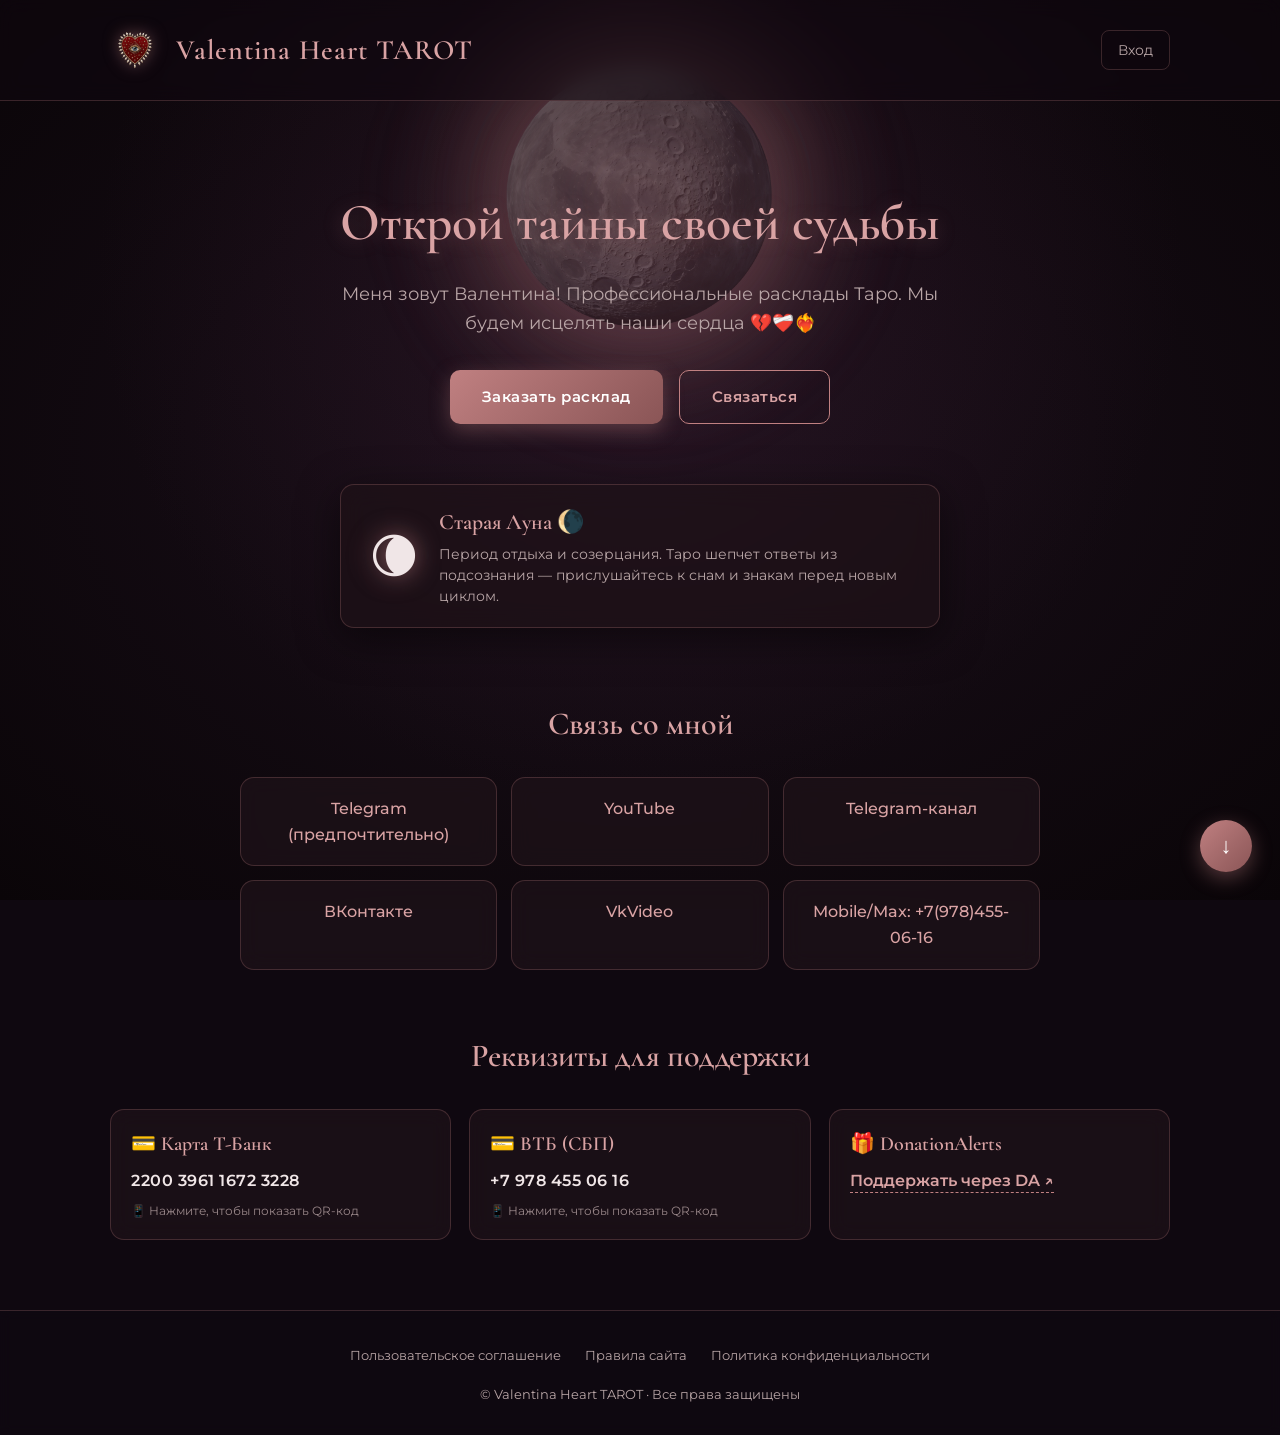
==== index.html @ c1042e8a "add User Agreement" ====
<!DOCTYPE html>
<html lang="ru">

<head>
    <meta charset="UTF-8">
    <meta name="viewport" content="width=device-width, initial-scale=1.0">
    <title>Valentina Heart TAROT</title>
    <link rel="icon" href="./images/logo.ico" type="image/x-icon">
    <link rel="stylesheet" href="./style/style.css">
    <link rel="preconnect" href="https://fonts.googleapis.com">
    <link rel="preconnect" href="https://fonts.gstatic.com" crossorigin>
    <link
        href="https://fonts.googleapis.com/css2?family=Cormorant+Garamond:wght@500;600;700&family=Montserrat:wght@400;500;600;700&display=swap"
        rel="stylesheet">
</head>

<body>

    <div class="moon-bg" id="moonBg">
        <div class="moon-glow"></div>
        <div class="moon-rays"></div>
        <div class="moon-image"></div>
    </div>

    <header class="site-header">
        <div class="container header-inner">
            <a href="#" class="logo-wrap">
                <img src="./images/logo.png" alt="Логотип Valentina Heart TAROT" class="logo-img"
                    onerror="this.style.display='none'">
                <span class="logo">Valentina Heart TAROT</span>
            </a>
            <a href="admin.html" class="admin-link">Вход</a>
        </div>
    </header>

    <main class="container">
        <section class="hero">
            <h1 class="hero-title">Открой тайны своей судьбы</h1>
            <p class="hero-subtitle">Меня зовут Валентина! Профессиональные расклады Таро. Мы будем исцелять наши сердца
                💔❤️‍🩹❤️‍🔥</p>
            <div class="hero-buttons">
                <button class="btn btn-primary" onclick="openModal('orderModal')">Заказать расклад</button>
                <a href="#contacts" class="btn btn-secondary">Связаться</a>
            </div>
        </section>

        <section class="moon-widget-section">
            <div class="moon-widget">
                <div class="moon-widget-icon" id="moonWidgetIcon">🌕</div>
                <div>
                    <div class="moon-widget-title" id="moonPhaseName">Определение фазы...</div>
                    <div class="moon-widget-desc" id="moonPhaseDesc">Загрузка лунного календаря</div>
                </div>
            </div>
        </section>

        <section id="contacts">
            <h2 class="section-title">Связь со мной</h2>
            <div class="contacts-grid">
                <a class="contact-link" href="https://t.me/Valintina_moon_89" target="_blank">Telegram
                    (предпочтительно)</a>
                <a class="contact-link" href="https://www.youtube.com/@ВалентинаСердцеТАРО" target="_blank">YouTube</a>
                <a class="contact-link" href="https://t.me/ValentinaSerdceTarot" target="_blank">Telegram-канал</a>
                <a class="contact-link" href="https://vk.ru/id851128139" target="_blank">ВКонтакте</a>
                <a class="contact-link" href="https://vkvideo.ru/@club240360498" target="_blank">VkVideo</a>
                <a class="contact-phone" href="tel:+79784550616">Mobile/Max: +7(978)455-06-16</a>
            </div>
        </section>

        <section>
            <h2 class="section-title">Реквизиты для поддержки</h2>
            <div class="requisites-grid">
                <div class="req-card clickable" tabindex="0" onclick="openModal('qrTbankModal')" role="button"
                    aria-label="Карта Т-Банк">
                    <div class="req-card-title">💳 Карта Т-Банк</div>
                    <div class="req-card-value">2200 3961 1672 3228</div>
                    <div class="req-card-hint">📱 Нажмите, чтобы показать QR-код</div>
                </div>
                <div class="req-card clickable" tabindex="0" onclick="openModal('qrVtbModal')" role="button"
                    aria-label="ВТБ СБП">
                    <div class="req-card-title">💳 ВТБ (СБП)</div>
                    <div class="req-card-value">+7 978 455 06 16</div>
                    <div class="req-card-hint">📱 Нажмите, чтобы показать QR-код</div>
                </div>
                <div class="req-card">
                    <div class="req-card-title">🎁 DonationAlerts</div>
                    <a class="req-card-link" href="https://www.donationalerts.com/r/valentina_heart"
                        target="_blank">Поддержать через DA ↗</a>
                </div>
            </div>
        </section>
    </main>

    <!-- Модалка заказа -->
    <div class="modal" id="orderModal" role="dialog" aria-modal="true" aria-labelledby="orderModalTitle">
        <div class="modal-content">
            <button type="button" class="modal-close" onclick="closeModal('orderModal')"
                aria-label="Закрыть">&times;</button>
            <h2 id="orderModalTitle">Заказать расклад</h2>
            <div class="order-info-block">
                <strong>Здравствуйте!</strong> Для бронирования/заказа необходимо внести оплату.<br>
                Реквизиты для перевода по СБП: <strong>+7 978 455 06 16</strong> (Получатель: Валентина).<br>
                Пожалуйста, сделайте перевод и пришлите скриншот чека. После этого я подтвержу заявку!
                <div class="order-qr-row">
                    <div class="order-qr-item" tabindex="0" onclick="openModal('qrVtbModal')" role="button">
                        <img src="./images/qr_sbp.png" alt="QR СБП" class="order-qr-thumb" loading="lazy">
                        <span>QR для СБП</span>
                    </div>
                    <div class="order-qr-item" tabindex="0" onclick="openModal('qrTbankModal')" role="button">
                        <img src="./images/qr_tbank.png" alt="QR Т-Банк" class="order-qr-thumb" loading="lazy">
                        <span>QR для Т-Банк</span>
                    </div>
                </div>
            </div>
            <form id="orderForm" action="https://formsubmit.co/bin.b@bk.ru" method="POST" enctype="multipart/form-data"
                novalidate>
                <input type="hidden" name="_subject" value="Новая заявка на расклад">
                <input type="hidden" name="_captcha" value="false">
                <label>Имя Фамилия
                    <input type="text" name="name" required>
                </label>
                <label>Контакт для связи
                    <input type="text" name="contact" required>
                </label>
                <label>Описание обращения
                    <textarea name="message" required></textarea>
                </label>
                <label>📎 Прикрепите скриншот оплаты и фото человека (JPG, PNG, PDF — до 10 МБ)
                    <input type="file" name="attachment" accept=".jpg,.jpeg,.png,.pdf" required>
                    <span class="file-hint">Максимум 10 МБ</span>
                </label>
                <button type="submit" class="btn btn-primary">✨ Отправить заявку</button>
                <div class="form-status" id="formStatus"></div>
            </form>

            <div class="order-legal">
                <p>Отправляя заявку, вы соглашаетесь с условиями:</p>
                <div class="order-legal-links">
                    <a href="#" data-legal="legalTermsModal" role="button" tabindex="0">Пользовательское соглашение</a>
                    <a href="#" data-legal="legalRulesModal" role="button" tabindex="0">Правила сайта</a>
                    <a href="#" data-legal="legalPrivacyModal" role="button" tabindex="0">Политика
                        конфиденциальности</a>
                </div>
            </div>
        </div>
    </div>

    <!-- Модалки QR -->
    <div class="modal qr-modal" id="qrTbankModal" role="dialog" aria-modal="true">
        <div class="modal-content">
            <button type="button" class="modal-close" onclick="closeModal('qrTbankModal')"
                aria-label="Закрыть">&times;</button>
            <h2>💳 Карта Т-Банк</h2>
            <p class="qr-subtitle">Отсканируйте QR-код для перевода</p>
            <div class="qr-image-wrap"><img src="./images/qr_tbank.png" alt="QR Т-Банк"></div>
            <div class="qr-number">2200 3961 1672 3228</div>
        </div>
    </div>

    <div class="modal qr-modal" id="qrVtbModal" role="dialog" aria-modal="true">
        <div class="modal-content">
            <button type="button" class="modal-close" onclick="closeModal('qrVtbModal')"
                aria-label="Закрыть">&times;</button>
            <h2>💳 ВТБ (СБП)</h2>
            <p class="qr-subtitle">Отсканируйте QR-код для перевода через СБП</p>
            <div class="qr-image-wrap"><img src="./images/qr_sbp.png" alt="QR СБП"></div>
            <div class="qr-number">+7 978 455 06 16</div>
        </div>
    </div>

    <!-- Юридические модалки -->
    <div class="modal legal-modal" id="legalTermsModal" role="dialog" aria-modal="true"
        aria-labelledby="legalTermsTitle">
        <div class="modal-content">
            <button type="button" class="modal-close" onclick="closeModal('legalTermsModal')"
                aria-label="Закрыть">&times;</button>
            <h2 id="legalTermsTitle">Пользовательское соглашение</h2>
            <div class="legal-modal-body">
                <p class="legal-date">Дата последнего обновления: 01.01.2025</p>

                <h3>1. Общие положения</h3>
                <p>Настоящее Пользовательское соглашение (далее — «Соглашение») регулирует отношения между
                    администрацией сайта Valentina Heart TAROT (далее — «Сайт») и пользователем Сайта (далее —
                    «Пользователь»).</p>
                <p>Используя Сайт любым способом, Пользователь подтверждает, что ознакомился с условиями настоящего
                    Соглашения и принимает их в полном объёме.</p>

                <h3>2. Предмет соглашения</h3>
                <p>Сайт предоставляет Пользователю доступ к информационным материалам, услугам по проведению раскладов
                    Таро и иным сервисам. Услуги носят развлекательный и консультационный характер и не заменяют
                    медицинскую, юридическую или психологическую помощь.</p>

                <h3>3. Права и обязанности сторон</h3>
                <ul>
                    <li>Пользователь обязуется предоставлять достоверные данные при оформлении заявки.</li>
                    <li>Пользователь обязуется не использовать Сайт в противоправных целях.</li>
                    <li>Администрация вправе изменять содержание Сайта, приостанавливать его работу и обновлять условия
                        Соглашения.</li>
                </ul>

                <h3>4. Оплата услуг</h3>
                <p>Услуги предоставляются на условиях предварительной оплаты. Реквизиты для оплаты указаны на Сайте.
                    Факт оплаты подтверждает согласие Пользователя с условиями оказания услуг.</p>

                <h3>5. Ответственность</h3>
                <p>Администрация не несёт ответственности за решения, принятые Пользователем на основании полученной
                    информации. Все действия Пользователь совершает на своё усмотрение и под свою ответственность.</p>

                <h3>6. Заключительные положения</h3>
                <p>Соглашение вступает в силу с момента начала использования Сайта и действует бессрочно. Актуальная
                    версия всегда доступна на данной странице.</p>
            </div>
        </div>
    </div>

    <div class="modal legal-modal" id="legalRulesModal" role="dialog" aria-modal="true"
        aria-labelledby="legalRulesTitle">
        <div class="modal-content">
            <button type="button" class="modal-close" onclick="closeModal('legalRulesModal')"
                aria-label="Закрыть">&times;</button>
            <h2 id="legalRulesTitle">Правила сайта</h2>
            <div class="legal-modal-body">
                <p class="legal-date">Дата последнего обновления: 01.01.2025</p>

                <h3>1. Общие правила</h3>
                <p>Сайт Valentina Heart TAROT создан для оказания консультационных услуг в сфере Таро. Посещая Сайт, вы
                    соглашаетесь соблюдать настоящие Правила.</p>

                <h3>2. Запрещено</h3>
                <ul>
                    <li>Использовать материалы Сайта в коммерческих целях без письменного разрешения администрации.</li>
                    <li>Публиковать оскорбительные, ложные или противоправные сообщения через формы обратной связи.</li>
                    <li>Пытаться нарушить работу Сайта, получить несанкционированный доступ к его разделам.</li>
                </ul>

                <h3>3. Оформление заявок</h3>
                <p>Заявки принимаются через форму на Сайте. Пользователь обязан указать корректные контактные данные и
                    приложить подтверждение оплаты. Администрация вправе отклонить заявку без объяснения причин.</p>

                <h3>4. Сроки и порядок оказания услуг</h3>
                <p>Сроки оказания услуг согласовываются индивидуально. Обычно расклад выполняется в течение 1–3 рабочих
                    дней после подтверждения оплаты. В праздничные и выходные дни сроки могут быть увеличены.</p>

                <h3>5. Возврат средств</h3>
                <p>Возврат средств возможен только до начала оказания услуги. После начала работы возврат не
                    производится. Для решения спорных ситуаций свяжитесь с администрацией через указанные на Сайте
                    контакты.</p>

                <h3>6. Изменение правил</h3>
                <p>Администрация вправе изменять настоящие Правила без предварительного уведомления. Новая редакция
                    вступает в силу с момента публикации на Сайте.</p>
            </div>
        </div>
    </div>

    <div class="modal legal-modal" id="legalPrivacyModal" role="dialog" aria-modal="true"
        aria-labelledby="legalPrivacyTitle">
        <div class="modal-content">
            <button type="button" class="modal-close" onclick="closeModal('legalPrivacyModal')"
                aria-label="Закрыть">&times;</button>
            <h2 id="legalPrivacyTitle">Политика конфиденциальности</h2>
            <div class="legal-modal-body">
                <p class="legal-date">Дата последнего обновления: 01.01.2025</p>

                <h3>1. Общие положения</h3>
                <p>Настоящая Политика конфиденциальности описывает, какие данные собирает сайт Valentina Heart TAROT и
                    как они используются. Используя Сайт, вы соглашаетесь с условиями данной Политики.</p>

                <h3>2. Какие данные мы собираем</h3>
                <ul>
                    <li>Имя и фамилия, указанные в форме заявки.</li>
                    <li>Контактные данные (телефон, e-mail, мессенджеры) для связи.</li>
                    <li>Текст обращения и прикреплённые файлы (скриншоты оплаты, фотографии).</li>
                    <li>Технические данные: IP-адрес, тип браузера, cookies (при использовании аналитики).</li>
                </ul>

                <h3>3. Цели обработки данных</h3>
                <p>Персональные данные используются исключительно для:</p>
                <ul>
                    <li>Обработки заявок и оказания услуг.</li>
                    <li>Связи с Пользователем по вопросам заказа.</li>
                    <li>Улучшения качества работы Сайта.</li>
                </ul>

                <h3>4. Передача данных третьим лицам</h3>
                <p>Мы не передаём персональные данные третьим лицам, за исключением случаев, предусмотренных
                    законодательством, а также сервисов, обеспечивающих отправку форм (например, FormSubmit).</p>

                <h3>5. Хранение и защита данных</h3>
                <p>Данные хранятся на защищённых серверах и обрабатываются только администрацией Сайта. Мы принимаем
                    разумные меры для защиты информации от несанкционированного доступа.</p>

                <h3>6. Права пользователя</h3>
                <p>Вы вправе запросить удаление своих персональных данных, направив запрос через контакты, указанные на
                    Сайте. Запрос обрабатывается в течение 7 рабочих дней.</p>

                <h3>7. Cookies</h3>
                <p>Сайт может использовать cookies для корректной работы интерфейса. Вы можете отключить cookies в
                    настройках браузера, но это может повлиять на работу отдельных функций.</p>

                <h3>8. Изменения политики</h3>
                <p>Актуальная версия Политики всегда доступна на данной странице. Продолжая пользоваться Сайтом после
                    изменений, вы принимаете новую редакцию.</p>
            </div>
        </div>
    </div>

    <button class="scroll-btn" id="scrollBtn" aria-label="Прокрутка"><span id="scrollBtnIcon">↓</span></button>

    <footer class="site-footer">
        <div class="container">
            <nav class="legal-links" aria-label="Юридическая информация">
                <a href="#" data-legal="legalTermsModal" role="button" tabindex="0">Пользовательское соглашение</a>
                <a href="#" data-legal="legalRulesModal" role="button" tabindex="0">Правила сайта</a>
                <a href="#" data-legal="legalPrivacyModal" role="button" tabindex="0">Политика конфиденциальности</a>
            </nav>
            <div>© Valentina Heart TAROT · Все права защищены</div>
        </div>
    </footer>

    <script src="./js/script.js"></script>
    <script src="./js/legal.js"></script>
</body>
</body>

</html>
---- style/style.css ----
@import url('./base.css');
@import url('./moon.css');
@import url('./header.css');
@import url('./hero.css');
@import url('./widget.css');
@import url('./cards.css');
@import url('./modal.css');
@import url('./form.css');
@import url('./scroll-btn.css');
@import url('./footer.css');
@import url('./admin.css');
@import url('./legal.css');
@import url('./responsive.css');
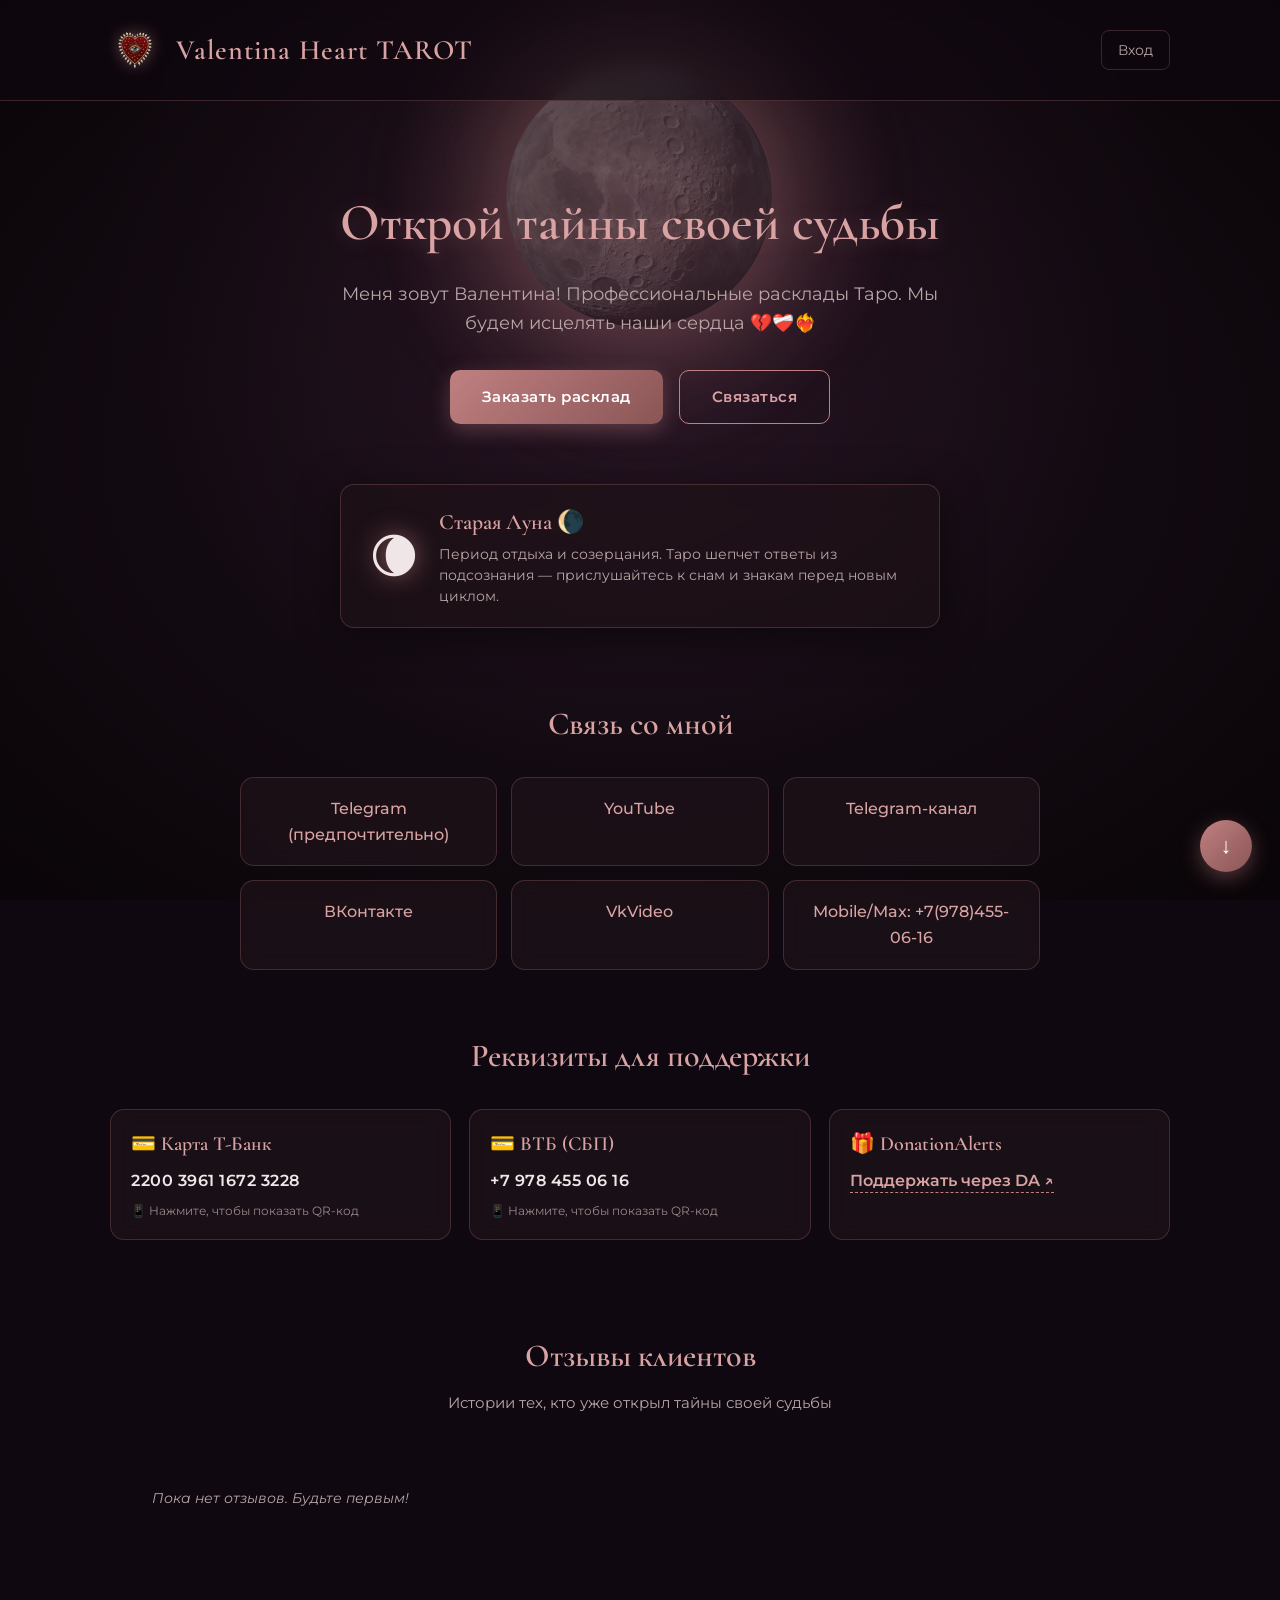
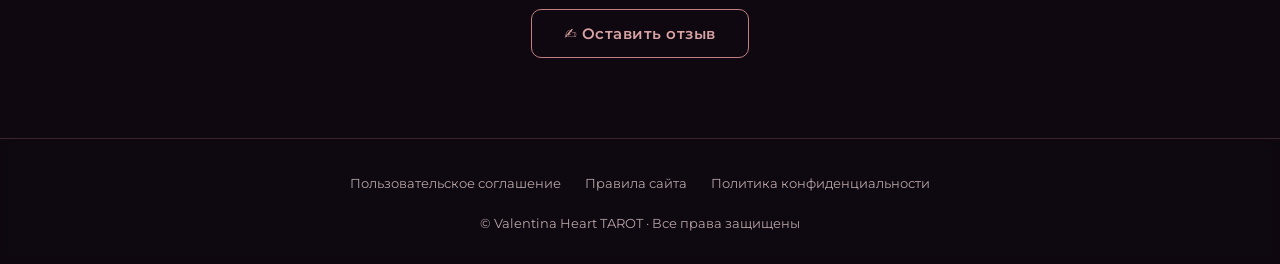
==== commit 9a36bbf4: "add comments" ====
--- a/index.html
+++ b/index.html
@@ -7,6 +7,7 @@
     <title>Valentina Heart TAROT</title>
     <link rel="icon" href="./images/logo.ico" type="image/x-icon">
     <link rel="stylesheet" href="./style/style.css">
+    <link rel="stylesheet" href="./style/reviews.css">
     <link rel="preconnect" href="https://fonts.googleapis.com">
     <link rel="preconnect" href="https://fonts.gstatic.com" crossorigin>
     <link
@@ -90,6 +91,50 @@
             </div>
         </section>
     </main>
+
+    <!-- ========== ОТЗЫВЫ КЛИЕНТОВ ========== -->
+    <section class="reviews-section" id="reviews">
+        <div class="container">
+            <h2 class="section-title">Отзывы клиентов</h2>
+            <p class="reviews-subtitle">Истории тех, кто уже открыл тайны своей судьбы</p>
+
+            <div class="reviews-carousel" id="reviewsCarousel" role="region" aria-label="Отзывы клиентов"></div>
+            <div class="reviews-pagination" id="reviewsPagination" role="navigation" aria-label="Пагинация отзывов">
+            </div>
+
+            <div class="reviews-cta">
+                <button type="button" class="btn btn-secondary" onclick="openModal('reviewModal')">✍️ Оставить
+                    отзыв</button>
+            </div>
+        </div>
+    </section>
+
+    <!-- Модалка "Оставить отзыв" -->
+    <div class="modal" id="reviewModal" aria-hidden="true" role="dialog" aria-labelledby="reviewModalTitle">
+        <div class="modal-content">
+            <button type="button" class="modal-close" onclick="closeModal('reviewModal')"
+                aria-label="Закрыть">×</button>
+            <h2 id="reviewModalTitle">Оставить отзыв</h2>
+            <form class="review-form" id="reviewForm" novalidate>
+                <label>
+                    Ваше имя *
+                    <input type="text" name="reviewName" required maxlength="60" placeholder="Как к вам обращаться">
+                </label>
+                <label>
+                    Текст отзыва *
+                    <textarea name="reviewText" required maxlength="1000"
+                        placeholder="Поделитесь впечатлениями о раскладе..."></textarea>
+                </label>
+                <label>
+                    Аватар (необязательно)
+                    <input type="file" name="reviewAvatar" accept="image/*">
+                    <span class="file-hint">JPG, PNG — до 2 МБ</span>
+                </label>
+                <button type="submit" class="btn btn-primary">Отправить отзыв</button>
+                <div class="form-status" id="reviewFormStatus"></div>
+            </form>
+        </div>
+    </div>
 
     <!-- Модалка заказа -->
     <div class="modal" id="orderModal" role="dialog" aria-modal="true" aria-labelledby="orderModalTitle">
@@ -129,7 +174,7 @@
                     <input type="file" name="attachment" accept=".jpg,.jpeg,.png,.pdf" required>
                     <span class="file-hint">Максимум 10 МБ</span>
                 </label>
-                <button type="submit" class="btn btn-primary">✨ Отправить заявку</button>
+                <button type="submit" class="btn btn-primary">Отправить заявку</button>
                 <div class="form-status" id="formStatus"></div>
             </form>
 
@@ -176,7 +221,7 @@
                 aria-label="Закрыть">&times;</button>
             <h2 id="legalTermsTitle">Пользовательское соглашение</h2>
             <div class="legal-modal-body">
-                <p class="legal-date">Дата последнего обновления: 01.01.2025</p>
+                <p class="legal-date">Дата последнего обновления: 06.10.2026</p>
 
                 <h3>1. Общие положения</h3>
                 <p>Настоящее Пользовательское соглашение (далее — «Соглашение») регулирует отношения между
@@ -198,9 +243,9 @@
                         Соглашения.</li>
                 </ul>
 
-                <h3>4. Оплата услуг</h3>
-                <p>Услуги предоставляются на условиях предварительной оплаты. Реквизиты для оплаты указаны на Сайте.
-                    Факт оплаты подтверждает согласие Пользователя с условиями оказания услуг.</p>
+                <h3>4. Финансовая помощь</h3>
+                <p>Расклад осуществляется после достижения договоренностей о взаимовыгодных условиях. Реквизиты указаны
+                    на Сайте. Факт помощи подтверждает согласие Пользователя с условиями для расклада.</p>
 
                 <h3>5. Ответственность</h3>
                 <p>Администрация не несёт ответственности за решения, принятые Пользователем на основании полученной
@@ -220,7 +265,7 @@
                 aria-label="Закрыть">&times;</button>
             <h2 id="legalRulesTitle">Правила сайта</h2>
             <div class="legal-modal-body">
-                <p class="legal-date">Дата последнего обновления: 01.01.2025</p>
+                <p class="legal-date">Дата последнего обновления: 06.10.2026</p>
 
                 <h3>1. Общие правила</h3>
                 <p>Сайт Valentina Heart TAROT создан для оказания консультационных услуг в сфере Таро. Посещая Сайт, вы
@@ -233,9 +278,11 @@
                     <li>Пытаться нарушить работу Сайта, получить несанкционированный доступ к его разделам.</li>
                 </ul>
 
-                <h3>3. Оформление заявок</h3>
+                <h3>3. Оформление обращения</h3>
                 <p>Заявки принимаются через форму на Сайте. Пользователь обязан указать корректные контактные данные и
-                    приложить подтверждение оплаты. Администрация вправе отклонить заявку без объяснения причин.</p>
+                    приложить подтверждение материальной помощи. Администрация вправе отклонить заявку без объяснения
+                    причин, с возвратом предоставленной финансовой помощи, которая была предоставлена администратору
+                    сайта, с подтверждением, что денежные средства получены.</p>
 
                 <h3>4. Сроки и порядок оказания услуг</h3>
                 <p>Сроки оказания услуг согласовываются индивидуально. Обычно расклад выполняется в течение 1–3 рабочих
@@ -260,7 +307,7 @@
                 aria-label="Закрыть">&times;</button>
             <h2 id="legalPrivacyTitle">Политика конфиденциальности</h2>
             <div class="legal-modal-body">
-                <p class="legal-date">Дата последнего обновления: 01.01.2025</p>
+                <p class="legal-date">Дата последнего обновления: 06.10.2026</p>
 
                 <h3>1. Общие положения</h3>
                 <p>Настоящая Политика конфиденциальности описывает, какие данные собирает сайт Valentina Heart TAROT и
@@ -320,7 +367,7 @@
 
     <script src="./js/script.js"></script>
     <script src="./js/legal.js"></script>
+    <script src="./js/reviews.js"></script>
 </body>
-</body>
 
 </html>
--- a/style/style.css
+++ b/style/style.css
@@ -10,4 +10,5 @@
 @import url('./footer.css');
 @import url('./admin.css');
 @import url('./legal.css');
-@import url('./responsive.css');+@import url('./responsive.css');
+@import url('./reviews.css');
--- a/style/reviews.css
+++ b/style/reviews.css
@@ -0,0 +1,509 @@
+/* ============================================
+   ОТЗЫВЫ КЛИЕНТОВ
+   ============================================ */
+.reviews-section {
+  padding: 60px 0 40px;
+  text-align: center;
+}
+
+.reviews-subtitle {
+  color: var(--text-muted);
+  font-size: 15px;
+  margin-top: -18px;
+  margin-bottom: 32px;
+}
+
+.reviews-carousel-wrap {
+  position: relative;
+  max-width: 1100px;
+  margin: 0 auto;
+  padding: 0 50px;
+}
+
+.reviews-carousel {
+  display: flex;
+  gap: 20px;
+  overflow-x: auto;
+  scroll-snap-type: x mandatory;
+  scroll-behavior: smooth;
+  padding: 10px 4px 20px;
+  -webkit-overflow-scrolling: touch;
+  scrollbar-width: thin;
+  scrollbar-color: var(--accent-dark) transparent;
+}
+
+.reviews-carousel::-webkit-scrollbar {
+  height: 6px;
+}
+
+.reviews-carousel::-webkit-scrollbar-track {
+  background: transparent;
+}
+
+.reviews-carousel::-webkit-scrollbar-thumb {
+  background: var(--accent-dark);
+  border-radius: 3px;
+}
+
+.review-card {
+  flex: 0 0 320px;
+  max-width: 320px;
+  scroll-snap-align: start;
+  background: var(--bg-card);
+  backdrop-filter: blur(10px);
+  border: 1px solid var(--border);
+  border-radius: var(--radius);
+  padding: 24px;
+  text-align: left;
+  transition: all 0.3s ease;
+  animation: fadeInUp 0.6s ease;
+  display: flex;
+  flex-direction: column;
+  gap: 14px;
+}
+
+.review-card:hover {
+  transform: translateY(-4px);
+  border-color: var(--accent);
+  box-shadow: 0 10px 30px rgba(192, 128, 129, 0.25);
+}
+
+.review-header {
+  display: flex;
+  align-items: center;
+  gap: 14px;
+}
+
+.review-avatar {
+  width: 60px;
+  height: 60px;
+  border-radius: 50%;
+  object-fit: cover;
+  border: 2px solid var(--accent);
+  background: rgba(192, 128, 129, 0.15);
+  flex-shrink: 0;
+}
+
+.review-meta {
+  display: flex;
+  flex-direction: column;
+  gap: 2px;
+  min-width: 0;
+}
+
+.review-name {
+  font-family: var(--font-serif);
+  font-size: 18px;
+  font-weight: 600;
+  color: var(--accent-light);
+  white-space: nowrap;
+  overflow: hidden;
+  text-overflow: ellipsis;
+}
+
+.review-date {
+  font-size: 12px;
+  color: var(--text-muted);
+}
+
+.review-text {
+  color: var(--text);
+  font-size: 14px;
+  line-height: 1.6;
+  position: relative;
+}
+
+.review-text.collapsed {
+  max-height: 72px;
+  overflow: hidden;
+}
+
+.review-text.collapsed::after {
+  content: '';
+  position: absolute;
+  bottom: 0;
+  left: 0;
+  right: 0;
+  height: 30px;
+  background: linear-gradient(transparent, rgba(30, 18, 24, 0.95));
+}
+
+.review-toggle {
+  background: none;
+  border: none;
+  color: var(--accent-light);
+  font-size: 13px;
+  cursor: pointer;
+  padding: 0;
+  text-align: left;
+  font-family: var(--font-main);
+  border-bottom: 1px dashed var(--accent);
+  align-self: flex-start;
+  transition: color 0.2s;
+}
+
+.review-toggle:hover {
+  color: #fff;
+}
+
+.review-empty {
+  text-align: center;
+  color: var(--text-muted);
+  font-size: 14px;
+  padding: 40px 20px;
+  font-style: italic;
+}
+
+/* Кнопки навигации карусели */
+.carousel-btn {
+  position: absolute;
+  top: 50%;
+  transform: translateY(-50%);
+  width: 42px;
+  height: 42px;
+  border-radius: 50%;
+  background: var(--bg-card);
+  backdrop-filter: blur(10px);
+  border: 1px solid var(--border);
+  color: var(--accent-light);
+  font-size: 20px;
+  cursor: pointer;
+  display: flex;
+  align-items: center;
+  justify-content: center;
+  transition: all 0.3s ease;
+  z-index: 5;
+}
+
+.carousel-btn:hover {
+  background: rgba(192, 128, 129, 0.2);
+  border-color: var(--accent);
+  transform: translateY(-50%) scale(1.08);
+}
+
+.carousel-btn:disabled {
+  opacity: 0.3;
+  cursor: not-allowed;
+}
+
+.carousel-btn.prev {
+  left: 0;
+}
+
+.carousel-btn.next {
+  right: 0;
+}
+
+/* Кнопка "Оставить отзыв" */
+.reviews-cta {
+  margin-top: 32px;
+}
+
+/* Модалка отзыва */
+.review-form .form-status {
+  margin-top: 14px;
+  text-align: center;
+  font-size: 14px;
+  min-height: 20px;
+}
+
+.review-form label {
+  display: block;
+  margin-bottom: 16px;
+  color: var(--text-muted);
+  font-size: 14px;
+}
+
+.review-form input[type="text"],
+.review-form textarea {
+  display: block;
+  width: 100%;
+  margin-top: 6px;
+  padding: 12px 14px;
+  background: rgba(15, 8, 16, 0.6);
+  border: 1px solid var(--border);
+  border-radius: 8px;
+  color: var(--text);
+  font-family: var(--font-main);
+  font-size: 14px;
+  transition: border-color 0.2s;
+}
+
+.review-form input:focus,
+.review-form textarea:focus {
+  outline: none;
+  border-color: var(--accent);
+}
+
+.review-form textarea {
+  resize: vertical;
+  min-height: 100px;
+}
+
+.review-form button {
+  width: 100%;
+  margin-top: 8px;
+}
+
+.file-hint {
+  display: block;
+  font-size: 12px;
+  color: var(--text-muted);
+  margin-top: 4px;
+}
+
+/* ============================================
+   АДМИНКА: УПРАВЛЕНИЕ ОТЗЫВАМИ
+   ============================================ */
+.reviews-admin-list {
+  display: flex;
+  flex-direction: column;
+  gap: 12px;
+  margin-top: 20px;
+}
+
+.review-admin-item {
+  background: rgba(15, 8, 16, 0.5);
+  border: 1px solid var(--border);
+  border-radius: 10px;
+  padding: 16px;
+  display: flex;
+  gap: 14px;
+  align-items: flex-start;
+  transition: border-color 0.2s;
+}
+
+.review-admin-item:hover {
+  border-color: var(--accent);
+}
+
+.review-admin-avatar {
+  width: 50px;
+  height: 50px;
+  border-radius: 50%;
+  object-fit: cover;
+  border: 2px solid var(--accent);
+  flex-shrink: 0;
+}
+
+.review-admin-content {
+  flex: 1;
+  min-width: 0;
+}
+
+.review-admin-name {
+  font-family: var(--font-serif);
+  font-size: 16px;
+  font-weight: 600;
+  color: var(--accent-light);
+  margin-bottom: 4px;
+}
+
+.review-admin-text {
+  font-size: 13px;
+  color: var(--text-muted);
+  line-height: 1.5;
+  margin-bottom: 4px;
+}
+
+.review-admin-date {
+  font-size: 11px;
+  color: var(--text-muted);
+  opacity: 0.7;
+}
+
+.review-admin-actions {
+  display: flex;
+  gap: 8px;
+  flex-wrap: wrap;
+  flex-shrink: 0;
+}
+
+.review-admin-actions button {
+  padding: 6px 12px;
+  font-size: 12px;
+  border-radius: 6px;
+  border: 1px solid var(--border);
+  background: rgba(192, 128, 129, 0.1);
+  color: var(--accent-light);
+  cursor: pointer;
+  transition: all 0.2s;
+  font-family: var(--font-main);
+}
+
+.review-admin-actions button:hover {
+  background: rgba(192, 128, 129, 0.25);
+  border-color: var(--accent);
+}
+
+.review-admin-actions button.danger {
+  background: rgba(239, 83, 80, 0.1);
+  color: #ef5350;
+  border-color: rgba(239, 83, 80, 0.3);
+}
+
+.review-admin-actions button.danger:hover {
+  background: rgba(239, 83, 80, 0.25);
+}
+
+.review-admin-actions button.active {
+  background: rgba(102, 187, 106, 0.15);
+  color: #66bb6a;
+  border-color: rgba(102, 187, 106, 0.4);
+}
+
+.review-edit-form {
+  margin-top: 12px;
+  padding-top: 12px;
+  border-top: 1px dashed var(--border);
+  display: flex;
+  flex-direction: column;
+  gap: 10px;
+}
+
+.review-edit-form input,
+.review-edit-form textarea {
+  padding: 8px 10px;
+  background: rgba(15, 8, 16, 0.6);
+  border: 1px solid var(--border);
+  border-radius: 6px;
+  color: var(--text);
+  font-family: var(--font-main);
+  font-size: 13px;
+}
+
+.review-edit-form textarea {
+  min-height: 70px;
+  resize: vertical;
+}
+
+.review-edit-form .edit-actions {
+  display: flex;
+  gap: 8px;
+  justify-content: flex-end;
+}
+
+.review-edit-form .edit-actions button {
+  padding: 6px 14px;
+  font-size: 12px;
+  border-radius: 6px;
+  border: 1px solid var(--border);
+  background: rgba(192, 128, 129, 0.15);
+  color: var(--accent-light);
+  cursor: pointer;
+  font-family: var(--font-main);
+}
+
+.review-edit-form .edit-actions button:hover {
+  background: rgba(192, 128, 129, 0.3);
+}
+
+/* Адаптивность */
+@media (max-width: 600px) {
+  .reviews-carousel-wrap {
+    padding: 0 40px;
+  }
+
+  .review-card {
+    flex: 0 0 280px;
+    max-width: 280px;
+    padding: 20px;
+  }
+
+  .carousel-btn {
+    width: 36px;
+    height: 36px;
+    font-size: 16px;
+  }
+
+  .review-admin-item {
+    flex-direction: column;
+  }
+
+  .review-admin-actions {
+    width: 100%;
+    justify-content: flex-end;
+  }
+}
+
+/* ============================================
+   ПАГИНАЦИЯ ОТЗЫВОВ
+   ============================================ */
+.reviews-carousel {
+  display: grid;
+  grid-template-columns: repeat(auto-fill, minmax(300px, 1fr));
+  gap: 20px;
+  overflow: visible;
+  padding: 0;
+  scroll-snap-type: none;
+}
+
+.reviews-carousel .review-card {
+  flex: none;
+  max-width: none;
+  width: 100%;
+}
+
+.reviews-pagination,
+.reviews-admin-pagination {
+  display: flex;
+  flex-wrap: wrap;
+  justify-content: center;
+  align-items: center;
+  gap: 8px;
+  margin-top: 28px;
+}
+
+.page-btn {
+  min-width: 40px;
+  height: 40px;
+  padding: 0 12px;
+  border-radius: 8px;
+  border: 1px solid var(--border);
+  background: var(--bg-card);
+  color: var(--accent-light);
+  font-family: var(--font-main);
+  font-size: 14px;
+  font-weight: 600;
+  cursor: pointer;
+  transition: all 0.25s ease;
+  display: inline-flex;
+  align-items: center;
+  justify-content: center;
+}
+
+.page-btn:hover:not(:disabled):not(.active) {
+  border-color: var(--accent);
+  background: rgba(192, 128, 129, 0.15);
+  transform: translateY(-2px);
+}
+
+.page-btn.active {
+  background: linear-gradient(135deg, var(--accent) 0%, var(--accent-dark) 100%);
+  color: #fff;
+  border-color: var(--accent);
+  cursor: default;
+  box-shadow: 0 4px 14px rgba(192, 128, 129, 0.4);
+}
+
+.page-btn:disabled {
+  opacity: 0.35;
+  cursor: not-allowed;
+}
+
+.page-btn:focus-visible {
+  outline: 2px solid var(--accent);
+  outline-offset: 2px;
+}
+
+@media (max-width: 600px) {
+  .reviews-carousel {
+    grid-template-columns: 1fr;
+  }
+
+  .page-btn {
+    min-width: 36px;
+    height: 36px;
+    font-size: 13px;
+  }
+}
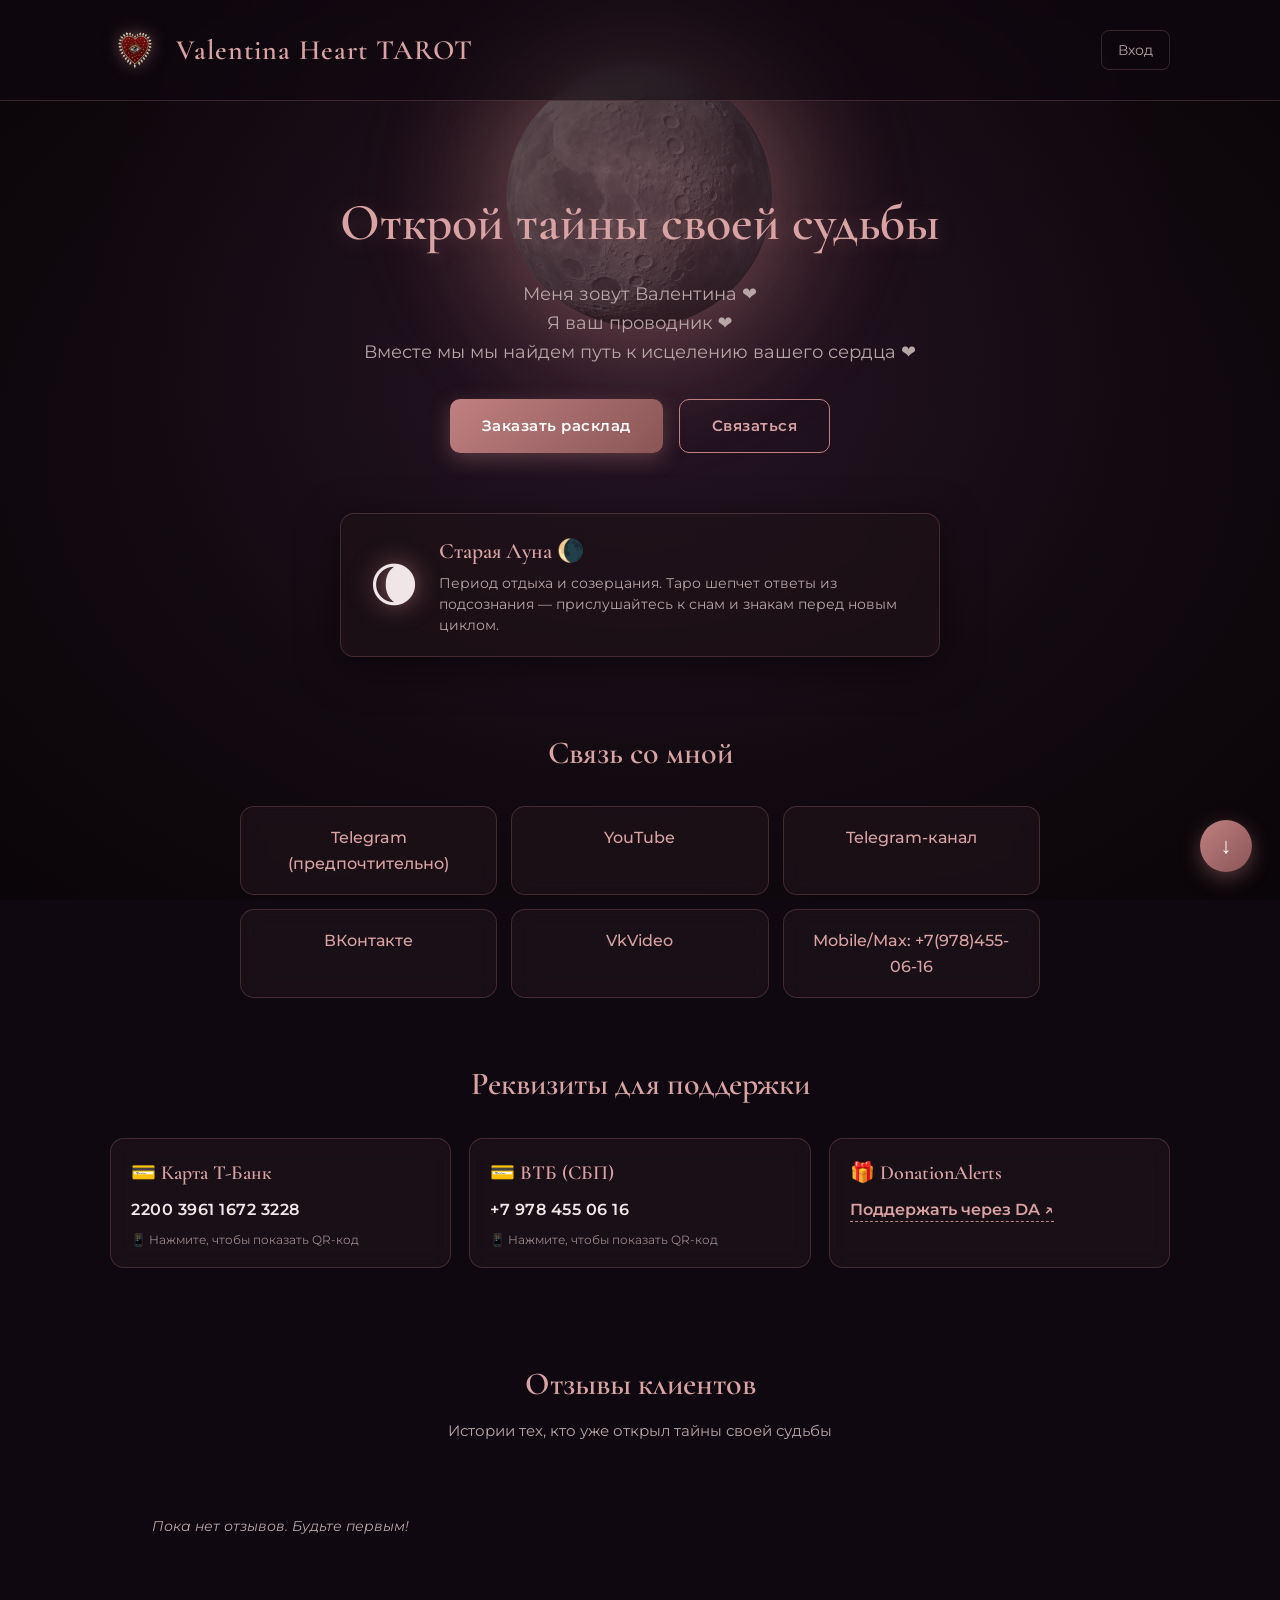
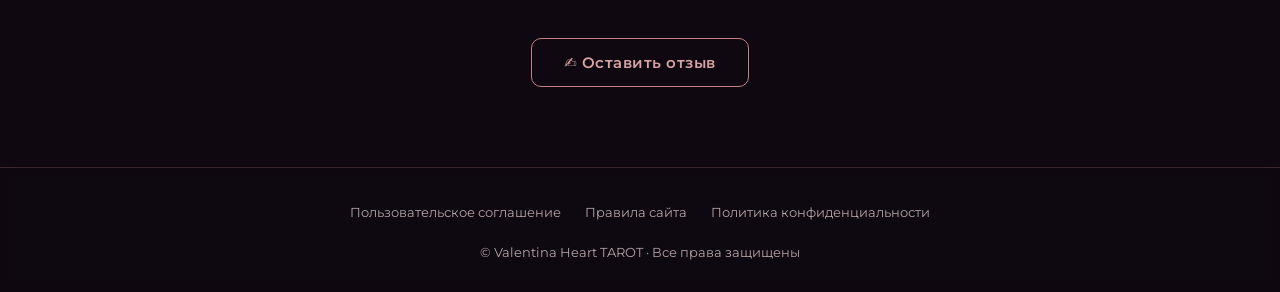
==== commit 879fd606: "add info" ====
--- a/index.html
+++ b/index.html
@@ -37,8 +37,7 @@
     <main class="container">
         <section class="hero">
             <h1 class="hero-title">Открой тайны своей судьбы</h1>
-            <p class="hero-subtitle">Меня зовут Валентина! Профессиональные расклады Таро. Мы будем исцелять наши сердца
-                💔❤️‍🩹❤️‍🔥</p>
+            <p class="hero-subtitle">Меня зовут Валентина ❤️<br>Я ваш проводник ❤️<br>Вместе мы мы найдем путь к исцелению вашего сердца ❤️</p>
             <div class="hero-buttons">
                 <button class="btn btn-primary" onclick="openModal('orderModal')">Заказать расклад</button>
                 <a href="#contacts" class="btn btn-secondary">Связаться</a>
@@ -133,6 +132,18 @@
                 <button type="submit" class="btn btn-primary">Отправить отзыв</button>
                 <div class="form-status" id="reviewFormStatus"></div>
             </form>
+
+            <!-- ДОБАВЛЕННЫЙ БЛОК -->
+            <div class="order-legal">
+                <p>Отправляя отзыв, вы соглашаетесь с условиями:</p>
+                <div class="order-legal-links">
+                    <a href="#" data-legal="legalTermsModal" role="button" tabindex="0">Пользовательское соглашение</a>
+                    <a href="#" data-legal="legalRulesModal" role="button" tabindex="0">Правила сайта</a>
+                    <a href="#" data-legal="legalPrivacyModal" role="button" tabindex="0">Политика
+                        конфиденциальности</a>
+                </div>
+            </div>
+            <!-- КОНЕЦ ДОБАВЛЕННОГО БЛОКА -->
         </div>
     </div>
 
@@ -221,7 +232,7 @@
                 aria-label="Закрыть">&times;</button>
             <h2 id="legalTermsTitle">Пользовательское соглашение</h2>
             <div class="legal-modal-body">
-                <p class="legal-date">Дата последнего обновления: 06.10.2026</p>
+                <p class="legal-date">Дата последнего обновления: 08.10.2026</p>
 
                 <h3>1. Общие положения</h3>
                 <p>Настоящее Пользовательское соглашение (далее — «Соглашение») регулирует отношения между
@@ -231,9 +242,9 @@
                     Соглашения и принимает их в полном объёме.</p>
 
                 <h3>2. Предмет соглашения</h3>
-                <p>Сайт предоставляет Пользователю доступ к информационным материалам, услугам по проведению раскладов
-                    Таро и иным сервисам. Услуги носят развлекательный и консультационный характер и не заменяют
-                    медицинскую, юридическую или психологическую помощь.</p>
+                <p>Сайт предоставляет Пользователю доступ к информационным материалам и помощи в виде раскладов Таро,
+                    оказываемой на безвозмездной или благотворительной основе. Помощь носит развлекательный и консультационный характер и не
+                    заменяет медицинскую, юридическую или психологическую помощь.</p>
 
                 <h3>3. Права и обязанности сторон</h3>
                 <ul>
@@ -243,9 +254,11 @@
                         Соглашения.</li>
                 </ul>
 
-                <h3>4. Финансовая помощь</h3>
-                <p>Расклад осуществляется после достижения договоренностей о взаимовыгодных условиях. Реквизиты указаны
-                    на Сайте. Факт помощи подтверждает согласие Пользователя с условиями для расклада.</p>
+                <h3>4. Добровольная поддержка</h3>
+                <p>Расклад осуществляется после достижения договоренностей. Пользователь может выразить благодарность в
+                    виде добровольной поддержки. Реквизиты для поддержки указаны на Сайте. Внесение поддержки не
+                    является обязательным условием для получения помощи, но подтверждает согласие Пользователя с
+                    условиями.</p>
 
                 <h3>5. Ответственность</h3>
                 <p>Администрация не несёт ответственности за решения, принятые Пользователем на основании полученной
@@ -265,11 +278,11 @@
                 aria-label="Закрыть">&times;</button>
             <h2 id="legalRulesTitle">Правила сайта</h2>
             <div class="legal-modal-body">
-                <p class="legal-date">Дата последнего обновления: 06.10.2026</p>
+                <p class="legal-date">Дата последнего обновления: 08.10.2026</p>
 
                 <h3>1. Общие правила</h3>
-                <p>Сайт Valentina Heart TAROT создан для оказания консультационных услуг в сфере Таро. Посещая Сайт, вы
-                    соглашаетесь соблюдать настоящие Правила.</p>
+                <p>Сайт Valentina Heart TAROT создан для предоставления консультационной помощи в сфере Таро. Посещая
+                    Сайт, вы соглашаетесь соблюдать настоящие Правила.</p>
 
                 <h3>2. Запрещено</h3>
                 <ul>
@@ -279,17 +292,16 @@
                 </ul>
 
                 <h3>3. Оформление обращения</h3>
-                <p>Заявки принимаются через форму на Сайте. Пользователь обязан указать корректные контактные данные и
-                    приложить подтверждение материальной помощи. Администрация вправе отклонить заявку без объяснения
-                    причин, с возвратом предоставленной финансовой помощи, которая была предоставлена администратору
-                    сайта, с подтверждением, что денежные средства получены.</p>
-
-                <h3>4. Сроки и порядок оказания услуг</h3>
-                <p>Сроки оказания услуг согласовываются индивидуально. Обычно расклад выполняется в течение 1–3 рабочих
-                    дней после подтверждения оплаты. В праздничные и выходные дни сроки могут быть увеличены.</p>
-
-                <h3>5. Возврат средств</h3>
-                <p>Возврат средств возможен только до начала оказания услуги. После начала работы возврат не
+                <p>Заявки принимаются через форму на Сайте. Пользователь обязан указать корректные контактные данные.
+                    Администрация вправе отклонить заявку без объяснения причин. В этом случае добровольная поддержка
+                    может быть возвращена по запросу Пользователя.</p>
+
+                <h3>4. Сроки и порядок предоставления помощи</h3>
+                <p>Сроки предоставления помощи согласовываются индивидуально. Обычно расклад выполняется в течение 1–3
+                    рабочих дней после подтверждения. В праздничные и выходные дни сроки могут быть увеличены.</p>
+
+                <h3>5. Условия возврата поддержки</h3>
+                <p>Возврат поддержки возможен только до начала предоставления помощи. После начала работы возврат не
                     производится. Для решения спорных ситуаций свяжитесь с администрацией через указанные на Сайте
                     контакты.</p>
 
@@ -307,7 +319,7 @@
                 aria-label="Закрыть">&times;</button>
             <h2 id="legalPrivacyTitle">Политика конфиденциальности</h2>
             <div class="legal-modal-body">
-                <p class="legal-date">Дата последнего обновления: 06.10.2026</p>
+                <p class="legal-date">Дата последнего обновления: 08.10.2026</p>
 
                 <h3>1. Общие положения</h3>
                 <p>Настоящая Политика конфиденциальности описывает, какие данные собирает сайт Valentina Heart TAROT и
@@ -324,7 +336,7 @@
                 <h3>3. Цели обработки данных</h3>
                 <p>Персональные данные используются исключительно для:</p>
                 <ul>
-                    <li>Обработки заявок и оказания услуг.</li>
+                    <li>Обработки заявок и предоставления помощи.</li>
                     <li>Связи с Пользователем по вопросам заказа.</li>
                     <li>Улучшения качества работы Сайта.</li>
                 </ul>
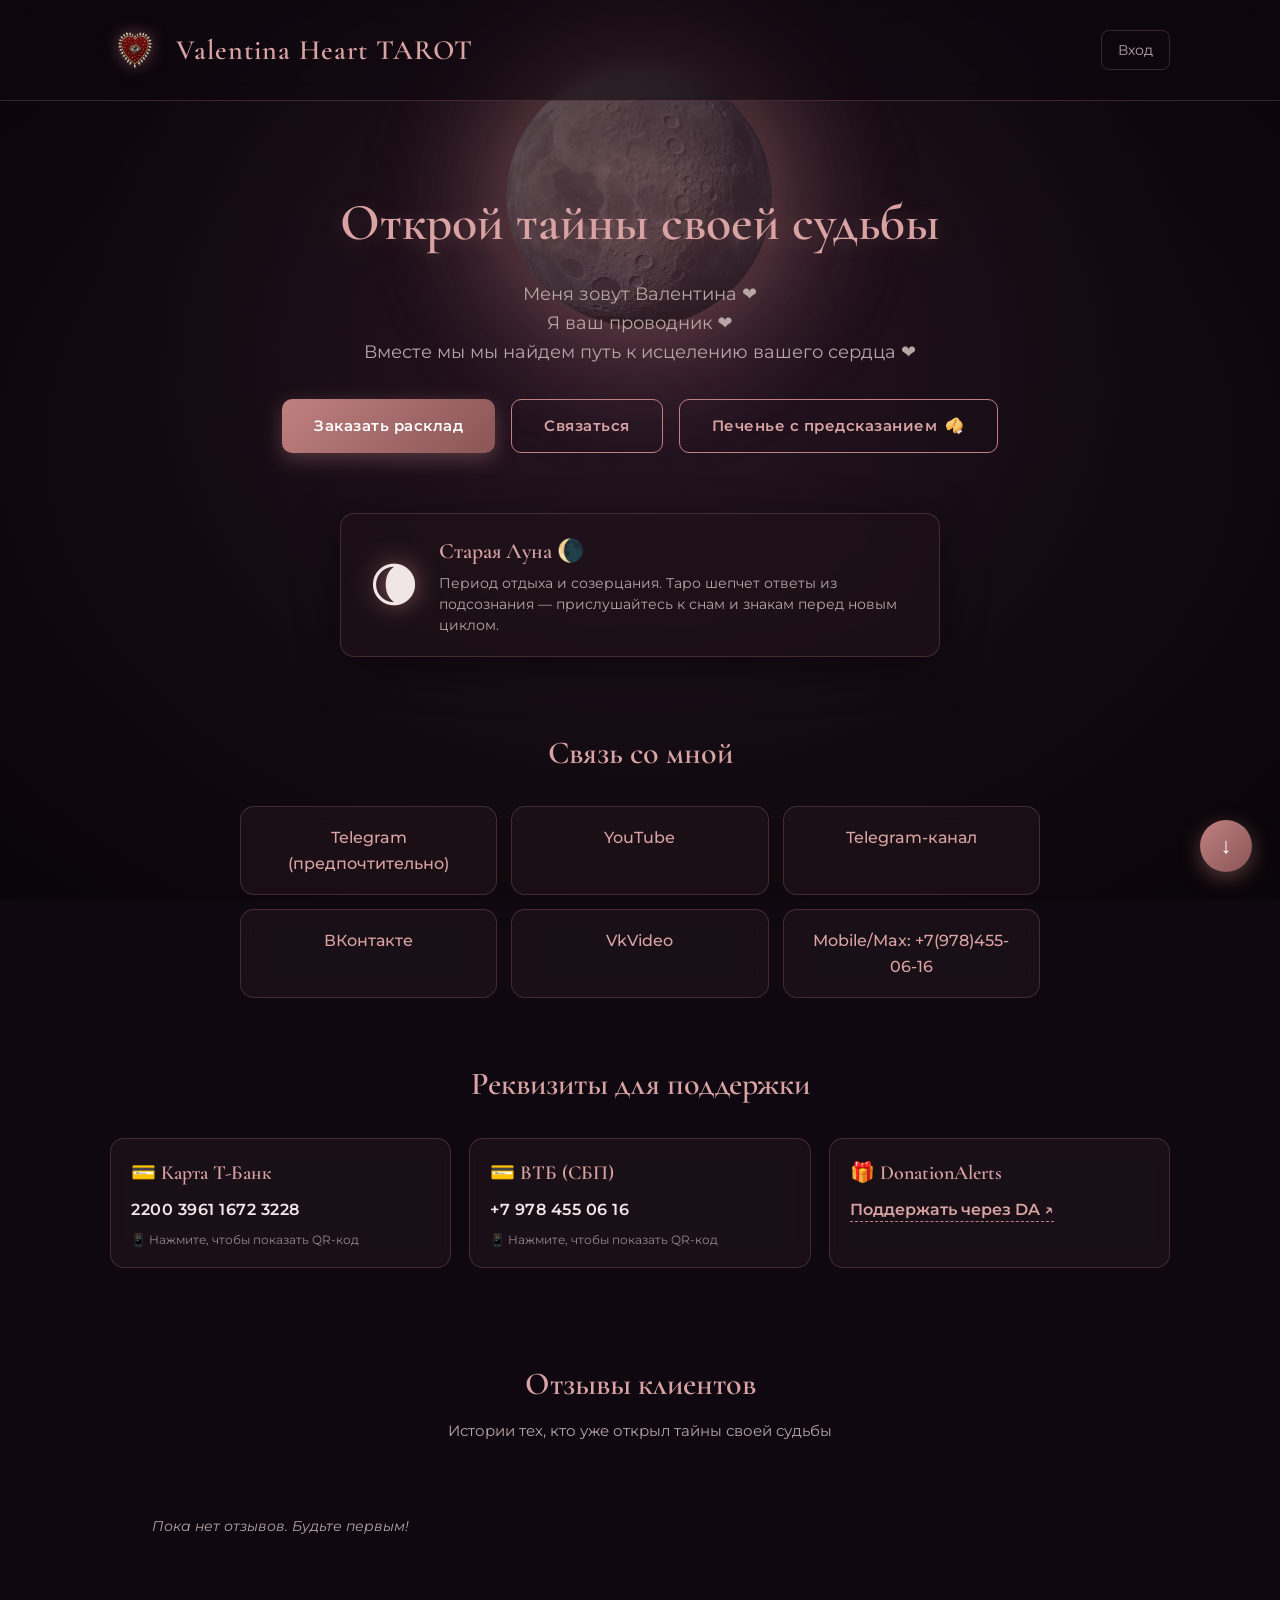
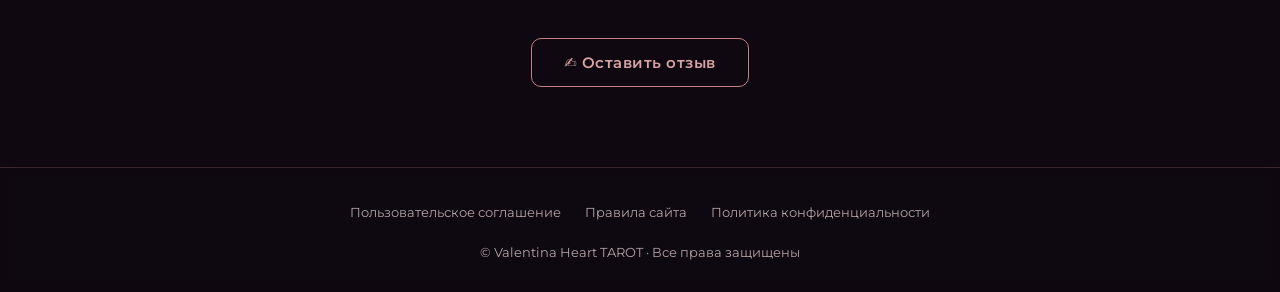
==== commit d683a2ad: "fix" ====
--- a/index.html
+++ b/index.html
@@ -8,6 +8,7 @@
     <link rel="icon" href="./images/logo.ico" type="image/x-icon">
     <link rel="stylesheet" href="./style/style.css">
     <link rel="stylesheet" href="./style/reviews.css">
+    <link rel="stylesheet" href="./style/fortune.css">
     <link rel="preconnect" href="https://fonts.googleapis.com">
     <link rel="preconnect" href="https://fonts.gstatic.com" crossorigin>
     <link
@@ -37,10 +38,12 @@
     <main class="container">
         <section class="hero">
             <h1 class="hero-title">Открой тайны своей судьбы</h1>
-            <p class="hero-subtitle">Меня зовут Валентина ❤️<br>Я ваш проводник ❤️<br>Вместе мы мы найдем путь к исцелению вашего сердца ❤️</p>
+            <p class="hero-subtitle">Меня зовут Валентина ❤️<br>Я ваш проводник ❤️<br>Вместе мы мы найдем путь к
+                исцелению вашего сердца ❤️</p>
             <div class="hero-buttons">
                 <button class="btn btn-primary" onclick="openModal('orderModal')">Заказать расклад</button>
                 <a href="#contacts" class="btn btn-secondary">Связаться</a>
+                <button class="btn btn-secondary fortune-btn-hero" id="fortuneBtn">Печенье с предсказанием</button>
             </div>
         </section>
 
@@ -144,6 +147,20 @@
                 </div>
             </div>
             <!-- КОНЕЦ ДОБАВЛЕННОГО БЛОКА -->
+        </div>
+    </div>
+
+    <!-- Модалка предсказания -->
+    <div class="modal fortune-modal" id="fortuneModal" role="dialog" aria-modal="true" aria-labelledby="fortuneTitle">
+        <div class="modal-content">
+            <button type="button" class="modal-close" onclick="closeModal('fortuneModal')"
+                aria-label="Закрыть">&times;</button>
+            <div class="fortune-moon-wrap">
+                <img src="./images/moon.webp" alt="Луна" class="fortune-moon-img">
+            </div>
+            <h2 class="fortune-title" id="fortuneTitle">🌙 Луна готовит предсказание...</h2>
+            <p class="fortune-text" id="fortuneText"></p>
+            <div class="fortune-advice" id="fortuneAdvice"></div>
         </div>
     </div>
 
@@ -236,37 +253,89 @@
 
                 <h3>1. Общие положения</h3>
                 <p>Настоящее Пользовательское соглашение (далее — «Соглашение») регулирует отношения между
-                    администрацией сайта Valentina Heart TAROT (далее — «Сайт») и пользователем Сайта (далее —
-                    «Пользователь»).</p>
-                <p>Используя Сайт любым способом, Пользователь подтверждает, что ознакомился с условиями настоящего
-                    Соглашения и принимает их в полном объёме.</p>
+                    администрацией сайта Valentina Heart TAROT (далее — «Сайт», «Администрация») и любым
+                    пользователем Сайта (далее — «Пользователь»).</p>
+                <p>Используя Сайт любым способом — просматривая страницы, отправляя формы, оставляя отзывы,
+                    взаимодействуя с интерактивными функциями — Пользователь подтверждает, что ознакомился с
+                    условиями настоящего Соглашения и принимает их в полном объёме.</p>
+                <p>Если Пользователь не согласен с условиями Соглашения, он обязан прекратить использование
+                    Сайта.</p>
 
                 <h3>2. Предмет соглашения</h3>
-                <p>Сайт предоставляет Пользователю доступ к информационным материалам и помощи в виде раскладов Таро,
-                    оказываемой на безвозмездной или благотворительной основе. Помощь носит развлекательный и консультационный характер и не
-                    заменяет медицинскую, юридическую или психологическую помощь.</p>
+                <p>Сайт предоставляет Пользователю доступ к информационным материалам и помощи в виде раскладов
+                    Таро, оказываемой на безвозмездной или благотворительной основе. Помощь носит
+                    развлекательный и консультационный характер и <strong>не заменяет</strong> медицинскую,
+                    юридическую, психологическую или иную профессиональную помощь.</p>
+                <p>Сайт также предоставляет дополнительные интерактивные функции:</p>
+                <ul>
+                    <li>форма заказа расклада с возможностью прикрепления файлов;</li>
+                    <li>раздел отзывов людей с возможностью отправки новых отзывов;</li>
+                    <li>функция «Печенье с предсказанием» — развлекательный сервис, выдающий одно предсказание в
+                        день;</li>
+                    <li>виджет фазы луны — информационно-развлекательный расчёт по дате.</li>
+                </ul>
 
                 <h3>3. Права и обязанности сторон</h3>
-                <ul>
-                    <li>Пользователь обязуется предоставлять достоверные данные при оформлении заявки.</li>
-                    <li>Пользователь обязуется не использовать Сайт в противоправных целях.</li>
-                    <li>Администрация вправе изменять содержание Сайта, приостанавливать его работу и обновлять условия
-                        Соглашения.</li>
+                <p><strong>Пользователь обязуется:</strong></p>
+                <ul>
+                    <li>предоставлять достоверные данные при оформлении заявки и отправке отзывов;</li>
+                    <li>не использовать Сайт в противоправных целях, не нарушать работу Сайта и не
+                        предпринимать попыток несанкционированного доступа к его разделам;</li>
+                    <li>не публиковать оскорбительные, ложные, клеветнические или противоправные сообщения;</li>
+                    <li>соблюдать авторские права Администрации на материалы Сайта.</li>
+                </ul>
+                <p><strong>Администрация вправе:</strong></p>
+                <ul>
+                    <li>изменять содержание Сайта, приостанавливать его работу, обновлять условия Соглашения и
+                        Правил без предварительного уведомления;</li>
+                    <li>отклонять заявки и удалять отзывы без объяснения причин;</li>
+                    <li>ограничивать доступ Пользователя к Сайту при нарушении условий Соглашения.</li>
                 </ul>
 
                 <h3>4. Добровольная поддержка</h3>
-                <p>Расклад осуществляется после достижения договоренностей. Пользователь может выразить благодарность в
-                    виде добровольной поддержки. Реквизиты для поддержки указаны на Сайте. Внесение поддержки не
-                    является обязательным условием для получения помощи, но подтверждает согласие Пользователя с
-                    условиями.</p>
-
-                <h3>5. Ответственность</h3>
-                <p>Администрация не несёт ответственности за решения, принятые Пользователем на основании полученной
-                    информации. Все действия Пользователь совершает на своё усмотрение и под свою ответственность.</p>
-
-                <h3>6. Заключительные положения</h3>
-                <p>Соглашение вступает в силу с момента начала использования Сайта и действует бессрочно. Актуальная
-                    версия всегда доступна на данной странице.</p>
+                <p>Расклад осуществляется после достижения договорённостей между Пользователем и Администрацией.
+                    Пользователь может выразить благодарность в виде добровольной поддержки. Реквизиты для
+                    поддержки указаны на Сайте (карта Т-Банк, ВТБ/СБП, DonationAlerts).</p>
+                <p>Внесение поддержки не является обязательным условием для получения помощи, но подтверждает
+                    согласие Пользователя с условиями настоящего Соглашения и Правил сайта.</p>
+
+                <h3>5. Развлекательные функции</h3>
+                <p>Функция «Печенье с предсказанием», виджет фазы луны и иные интерактивные элементы носят
+                    исключительно развлекательный характер. Предсказания и фазы луны <strong>не являются</strong>
+                    пророчествами, медицинскими, юридическими или финансовыми рекомендациями. Администрация не
+                    несёт ответственности за решения, принятые Пользователем на основании этих материалов.</p>
+                <p>Логика работы функции «Печенье с предсказанием» предполагает сохранение идентификатора
+                    предсказания и даты его открытия в локальном хранилище браузера Пользователя (localStorage).
+                    Эти данные не передаются на сервер и не содержат персональной информации.</p>
+
+                <h3>6. Отзывы клиентов</h3>
+                <p>Отзывы, отправленные через форму на Сайте, проходят предварительную модерацию. Администрация
+                    вправе скрывать, редактировать или удалять отзывы, содержащие оскорбления, спам, недостоверную
+                    информацию или нарушающие законодательство.</p>
+                <p>Отправляя отзыв, Пользователь подтверждает, что указанные им данные достоверны, а также даёт
+                    согласие на публикацию имени, текста отзыва и аватара на Сайте.</p>
+
+                <h3>7. Интеллектуальная собственность</h3>
+                <p>Все материалы Сайта — тексты, изображения, логотипы, элементы дизайна — являются
+                    интеллектуальной собственностью Администрации и защищены законодательством об авторском праве.
+                    Копирование и использование материалов в коммерческих целях без письменного разрешения
+                    запрещено.</p>
+
+                <h3>8. Ответственность</h3>
+                <p>Администрация не несёт ответственности за:</p>
+                <ul>
+                    <li>решения, принятые Пользователем на основании полученной информации;</li>
+                    <li>временные технические сбои в работе Сайта;</li>
+                    <li>действия третьих лиц, в том числе сервисов, обеспечивающих отправку форм и приём
+                        платежей;</li>
+                    <li>упущенную выгоду или иные косвенные убытки Пользователя.</li>
+                </ul>
+                <p>Все действия Пользователь совершает на своё усмотрение и под свою ответственность.</p>
+
+                <h3>9. Заключительные положения</h3>
+                <p>Соглашение вступает в силу с момента начала использования Сайта и действует бессрочно.
+                    Актуальная версия всегда доступна на данной странице. Продолжая пользоваться Сайтом после
+                    изменений, Пользователь принимает новую редакцию.</p>
             </div>
         </div>
     </div>
@@ -281,33 +350,69 @@
                 <p class="legal-date">Дата последнего обновления: 08.10.2026</p>
 
                 <h3>1. Общие правила</h3>
-                <p>Сайт Valentina Heart TAROT создан для предоставления консультационной помощи в сфере Таро. Посещая
-                    Сайт, вы соглашаетесь соблюдать настоящие Правила.</p>
+                <p>Сайт Valentina Heart TAROT создан для предоставления консультационной помощи в сфере Таро, а
+                    также для информирования о деятельности автора. Посещая Сайт, вы соглашаетесь соблюдать
+                    настоящие Правила.</p>
+                <p>Правила распространяются на все разделы Сайта, включая формы обратной связи, отзывы,
+                    интерактивные функции и админ-панель.</p>
 
                 <h3>2. Запрещено</h3>
                 <ul>
-                    <li>Использовать материалы Сайта в коммерческих целях без письменного разрешения администрации.</li>
-                    <li>Публиковать оскорбительные, ложные или противоправные сообщения через формы обратной связи.</li>
-                    <li>Пытаться нарушить работу Сайта, получить несанкционированный доступ к его разделам.</li>
+                    <li>Использовать материалы Сайта в коммерческих целях без письменного разрешения
+                        Администрации.</li>
+                    <li>Публиковать оскорбительные, ложные, клеветнические или противоправные сообщения через
+                        формы обратной связи и раздел отзывов.</li>
+                    <li>Загружать файлы, содержащие вредоносный код, вирусы или материалы, нарушающие
+                        законодательство.</li>
+                    <li>Пытаться нарушить работу Сайта, получить несанкционированный доступ к админ-панели или
+                        иным закрытым разделам.</li>
+                    <li>Выдавать себя за другое лицо или Администрацию.</li>
+                    <li>Использовать автоматизированные средства (боты, парсеры) для массовой отправки форм.</li>
                 </ul>
 
                 <h3>3. Оформление обращения</h3>
-                <p>Заявки принимаются через форму на Сайте. Пользователь обязан указать корректные контактные данные.
-                    Администрация вправе отклонить заявку без объяснения причин. В этом случае добровольная поддержка
-                    может быть возвращена по запросу Пользователя.</p>
+                <p>Заявки принимаются через форму заказа на Сайте. Пользователь обязан указать корректные
+                    контактные данные и приложить необходимые файлы (скриншот оплаты, фотографию).</p>
+                <p>Администрация вправе отклонить заявку без объяснения причин. В этом случае добровольная
+                    поддержка может быть возвращена по запросу Пользователя.</p>
+                <p>Максимальный размер прикрепляемого файла — 10 МБ. Допустимые форматы: JPG, JPEG, PNG, PDF.</p>
 
                 <h3>4. Сроки и порядок предоставления помощи</h3>
-                <p>Сроки предоставления помощи согласовываются индивидуально. Обычно расклад выполняется в течение 1–3
-                    рабочих дней после подтверждения. В праздничные и выходные дни сроки могут быть увеличены.</p>
-
-                <h3>5. Условия возврата поддержки</h3>
-                <p>Возврат поддержки возможен только до начала предоставления помощи. После начала работы возврат не
-                    производится. Для решения спорных ситуаций свяжитесь с администрацией через указанные на Сайте
-                    контакты.</p>
-
-                <h3>6. Изменение правил</h3>
-                <p>Администрация вправе изменять настоящие Правила без предварительного уведомления. Новая редакция
-                    вступает в силу с момента публикации на Сайте.</p>
+                <p>Сроки предоставления помощи согласовываются индивидуально. Обычно расклад выполняется в течение
+                    1–3 рабочих дней после подтверждения заявки. В праздничные и выходные дни сроки могут быть
+                    увеличены.</p>
+                <p>Администрация оставляет за собой право временно приостановить приём заявок без
+                    предварительного уведомления.</p>
+
+                <h3>5. Отзывы клиентов</h3>
+                <p>Отзывы, отправленные через форму на Сайте, публикуются после предварительной модерации.
+                    Максимальная длина текста отзыва — 1000 символов, размер аватара — до 2 МБ (JPG, PNG).</p>
+                <p>Администрация вправе:</p>
+                <ul>
+                    <li>скрывать отзывы, содержащие оскорбления, спам или недостоверную информацию;</li>
+                    <li>удалять отзывы, нарушающие настоящие Правила.</li>
+                </ul>
+
+                <h3>6. Функция «Печенье с предсказанием»</h3>
+                <p>Функция предоставляет Пользователю одно предсказание в день. Выбранное предсказание и дата его
+                    открытия сохраняются в локальном хранилище браузера (localStorage) и не передаются на сервер.
+                    Очистка данных браузера приведёт к сбросу истории предсказаний.</p>
+                <p>Функция носит исключительно развлекательный характер и не является пророчеством,
+                    медицинской, юридической или финансовой рекомендацией.</p>
+
+                <h3>7. Условия возврата поддержки</h3>
+                <p>Возврат поддержки возможен только до начала предоставления помощи. После начала работы возврат
+                    не производится. Для решения спорных ситуаций свяжитесь с Администрацией через указанные на
+                    Сайте контакты.</p>
+
+                <h3>8. Изменение правил</h3>
+                <p>Администрация вправе изменять настоящие Правила без предварительного уведомления. Новая
+                    редакция вступает в силу с момента публикации на Сайте. Пользователь обязан самостоятельно
+                    отслеживать актуальную версию Правил.</p>
+
+                <h3>9. Контакты</h3>
+                <p>По всем вопросам, связанным с работой Сайта и настоящими Правилами, Пользователь может
+                    обратиться через контакты, указанные в разделе «Связь со мной».</p>
             </div>
         </div>
     </div>
@@ -322,44 +427,99 @@
                 <p class="legal-date">Дата последнего обновления: 08.10.2026</p>
 
                 <h3>1. Общие положения</h3>
-                <p>Настоящая Политика конфиденциальности описывает, какие данные собирает сайт Valentina Heart TAROT и
-                    как они используются. Используя Сайт, вы соглашаетесь с условиями данной Политики.</p>
+                <p>Настоящая Политика конфиденциальности описывает, какие данные собирает сайт Valentina Heart
+                    TAROT (далее — «Сайт») и как они используются. Используя Сайт, вы соглашаетесь с условиями
+                    данной Политики.</p>
+                <p>Политика составлена в соответствии с принципами защиты персональных данных и действующим
+                    законодательством Российской Федерации.</p>
 
                 <h3>2. Какие данные мы собираем</h3>
-                <ul>
-                    <li>Имя и фамилия, указанные в форме заявки.</li>
-                    <li>Контактные данные (телефон, e-mail, мессенджеры) для связи.</li>
-                    <li>Текст обращения и прикреплённые файлы (скриншоты оплаты, фотографии).</li>
-                    <li>Технические данные: IP-адрес, тип браузера, cookies (при использовании аналитики).</li>
-                </ul>
-
-                <h3>3. Цели обработки данных</h3>
+                <p>Сайт собирает только те данные, которые Пользователь предоставляет добровольно:</p>
+                <ul>
+                    <li><strong>Имя и фамилия</strong> — указываются в форме заявки на расклад.</li>
+                    <li><strong>Контактные данные</strong> (телефон, e-mail, мессенджеры) — для связи по
+                        заявке.</li>
+                    <li><strong>Текст обращения</strong> — описание вопроса к раскладу.</li>
+                    <li><strong>Прикреплённые файлы</strong> — скриншот оплаты, фотография человека.</li>
+                    <li><strong>Данные отзывов</strong> — имя, текст отзыва, аватар (при загрузке).</li>
+                    <li><strong>Технические данные</strong> — cookies, IP-адрес, тип браузера (при использовании
+                        аналитики).</li>
+                </ul>
+                <p>Сайт <strong>не собирает</strong> паспортные данные, номера банковских карт, данные
+                    медицинского характера и иную чувствительную информацию.</p>
+
+                <h3>3. Локальное хранилище (localStorage)</h3>
+                <p>Функция «Печенье с предсказанием» сохраняет в браузере Пользователя (localStorage) только
+                    идентификатор предсказания и дату его открытия. Эти данные:</p>
+                <ul>
+                    <li>не содержат персональной информации;</li>
+                    <li>не передаются на сервер и не доступны Администрации;</li>
+                    <li>могут быть удалены Пользователем в любой момент через настройки браузера.</li>
+                </ul>
+                <p>Админ-панель использует sessionStorage для хранения временного флага авторизации. Эти данные
+                    удаляются при закрытии вкладки браузера.</p>
+
+                <h3>4. Цели обработки данных</h3>
                 <p>Персональные данные используются исключительно для:</p>
                 <ul>
-                    <li>Обработки заявок и предоставления помощи.</li>
-                    <li>Связи с Пользователем по вопросам заказа.</li>
-                    <li>Улучшения качества работы Сайта.</li>
-                </ul>
-
-                <h3>4. Передача данных третьим лицам</h3>
-                <p>Мы не передаём персональные данные третьим лицам, за исключением случаев, предусмотренных
-                    законодательством, а также сервисов, обеспечивающих отправку форм (например, FormSubmit).</p>
-
-                <h3>5. Хранение и защита данных</h3>
-                <p>Данные хранятся на защищённых серверах и обрабатываются только администрацией Сайта. Мы принимаем
-                    разумные меры для защиты информации от несанкционированного доступа.</p>
-
-                <h3>6. Права пользователя</h3>
-                <p>Вы вправе запросить удаление своих персональных данных, направив запрос через контакты, указанные на
-                    Сайте. Запрос обрабатывается в течение 7 рабочих дней.</p>
-
-                <h3>7. Cookies</h3>
-                <p>Сайт может использовать cookies для корректной работы интерфейса. Вы можете отключить cookies в
-                    настройках браузера, но это может повлиять на работу отдельных функций.</p>
-
-                <h3>8. Изменения политики</h3>
-                <p>Актуальная версия Политики всегда доступна на данной странице. Продолжая пользоваться Сайтом после
-                    изменений, вы принимаете новую редакцию.</p>
+                    <li>обработки заявок и предоставления помощи;</li>
+                    <li>связи с Пользователем по вопросам заказа и уточнения деталей;</li>
+                    <li>публикации отзывов после модерации;</li>
+                    <li>улучшения качества работы Сайта и анализа его посещаемости.</li>
+                </ul>
+
+                <h3>5. Передача данных третьим лицам</h3>
+                <p>Мы не передаём персональные данные третьим лицам, за исключением случаев:</p>
+                <ul>
+                    <li>предусмотренных законодательством (по официальному запросу уполномоченных органов);</li>
+                    <li>использования сервиса <strong>FormSubmit</strong> (formsubmit.co) для отправки форм заявок
+                        на электронную почту Администрации;</li>
+                    <li>перехода Пользователя по внешним ссылкам (Telegram, YouTube, ВКонтакте, VkVideo,
+                        DonationAlerts) — в этом случае действуют политики конфиденциальности соответствующих
+                        сервисов.</li>
+                </ul>
+
+                <h3>6. Хранение и защита данных</h3>
+                <p>Данные, отправленные через форму заявки, доставляются на защищённую электронную почту
+                    Администрации и хранятся в личной переписке. Доступ к ним имеет только Администрация.</p>
+                <p>Файлы отзывов и их текст хранятся на сервере Сайта. Мы принимаем разумные меры для защиты
+                    информации от несанкционированного доступа, изменения или распространения.</p>
+                <p>Срок хранения данных:</p>
+                <ul>
+                    <li>заявки и переписка — до 3 лет с момента обращения;</li>
+                    <li>отзывы — до момента удаления Пользователем или Администрацией.</li>
+                </ul>
+
+                <h3>7. Права пользователя</h3>
+                <p>Пользователь вправе в любой момент:</p>
+                <ul>
+                    <li>запросить информацию о том, какие его персональные данные обрабатываются;</li>
+                    <li>запросить исправление неточных данных;</li>
+                    <li>запросить удаление своих персональных данных;</li>
+                    <li>отозвать согласие на обработку персональных данных.</li>
+                </ul>
+                <p>Для реализации своих прав Пользователь может обратиться через контакты, указанные на Сайте.
+                    Запрос обрабатывается в течение 7 рабочих дней.</p>
+
+                <h3>8. Cookies и аналитика</h3>
+                <p>Сайт может использовать cookies для корректной работы интерфейса. Cookies — это небольшие
+                    текстовые файлы, сохраняемые в браузере Пользователя.</p>
+                <p>Пользователь может отключить cookies в настройках браузера, но это может повлиять на работу
+                    отдельных функций Сайта (например, авторизации в админ-панели).</p>
+
+                <h3>9. Несовершеннолетние пользователи</h3>
+                <p>Сайт не предназначен для лиц младше 18 лет. Мы сознательно не собираем персональные данные
+                    несовершеннолетних. Если такие данные были предоставлены, родители или законные представители
+                    могут обратиться к Администрации для их удаления.</p>
+
+                <h3>10. Изменения политики</h3>
+                <p>Актуальная версия Политики всегда доступна на данной странице. Продолжая пользоваться Сайтом
+                    после изменений, Пользователь принимает новую редакцию. Дата последнего обновления указана в
+                    начале документа.</p>
+
+                <h3>11. Контакты</h3>
+                <p>По вопросам, связанным с обработкой персональных данных, Пользователь может обратиться через
+                    контакты, указанные в разделе «Связь со мной» на главной странице Сайта.</p>
             </div>
         </div>
     </div>
@@ -380,6 +540,7 @@
     <script src="./js/script.js"></script>
     <script src="./js/legal.js"></script>
     <script src="./js/reviews.js"></script>
+    <script src="./js/fortune.js"></script>
 </body>
 
 </html>
--- a/style/style.css
+++ b/style/style.css
@@ -12,3 +12,4 @@
 @import url('./legal.css');
 @import url('./responsive.css');
 @import url('./reviews.css');
+@import url('./fortune.css');
--- a/style/fortune.css
+++ b/style/fortune.css
@@ -0,0 +1,183 @@
+/* ============================================
+   ПЕЧЕНЬЕ С ПРЕДСКАЗАНИЕМ
+   ============================================ */
+
+/* Модалка предсказания */
+.fortune-modal .modal-content {
+    max-width: 520px;
+    text-align: center;
+    overflow: hidden;
+}
+
+/* Обёртка для луны */
+.fortune-moon-wrap {
+    position: relative;
+    width: 220px;
+    height: 220px;
+    margin: 0 auto 20px;
+    display: flex;
+    align-items: center;
+    justify-content: center;
+}
+
+/* Внешнее свечение */
+.fortune-moon-wrap::before {
+    content: '';
+    position: absolute;
+    inset: -30px;
+    border-radius: 50%;
+    background: radial-gradient(circle, rgba(192, 128, 129, 0.45) 0%, transparent 65%);
+    filter: blur(20px);
+    animation: fortuneGlowPulse 4s ease-in-out infinite;
+    pointer-events: none;
+}
+
+/* Сама луна */
+.fortune-moon-img {
+    position: relative;
+    width: 200px;
+    height: 200px;
+    object-fit: contain;
+    border-radius: 50%;
+    animation: fortuneMoonFloat 6s ease-in-out infinite,
+        fortuneMoonGlow 4s ease-in-out infinite;
+    filter: drop-shadow(0 0 30px rgba(192, 128, 129, 0.7));
+    z-index: 1;
+}
+
+/* Анимации */
+@keyframes fortuneMoonFloat {
+
+    0%,
+    100% {
+        transform: translateY(0) rotate(0deg);
+    }
+
+    50% {
+        transform: translateY(-10px) rotate(2deg);
+    }
+}
+
+@keyframes fortuneMoonGlow {
+
+    0%,
+    100% {
+        filter: drop-shadow(0 0 20px rgba(192, 128, 129, 0.5));
+    }
+
+    50% {
+        filter: drop-shadow(0 0 45px rgba(217, 163, 164, 0.95));
+    }
+}
+
+@keyframes fortuneGlowPulse {
+
+    0%,
+    100% {
+        opacity: 0.5;
+        transform: scale(1);
+    }
+
+    50% {
+        opacity: 0.9;
+        transform: scale(1.15);
+    }
+}
+
+/* Заголовок предсказания */
+.fortune-title {
+    font-family: var(--font-serif);
+    font-size: 22px;
+    font-weight: 600;
+    color: var(--accent-light);
+    margin-bottom: 14px;
+    letter-spacing: 0.5px;
+    text-shadow: 0 0 20px rgba(192, 128, 129, 0.4);
+}
+
+/* Текст предсказания */
+.fortune-text {
+    font-size: 15px;
+    line-height: 1.7;
+    color: var(--text);
+    margin-bottom: 18px;
+    padding: 0 6px;
+}
+
+/* Блок с советом */
+.fortune-advice {
+    font-size: 14px;
+    line-height: 1.6;
+    color: var(--accent-light);
+    font-style: italic;
+    background: rgba(192, 128, 129, 0.1);
+    border: 1px solid var(--border);
+    border-left: 3px solid var(--accent);
+    border-radius: 8px;
+    padding: 14px 18px;
+    text-align: left;
+    margin-bottom: 20px;
+    position: relative;
+}
+
+.fortune-advice::before {
+    content: '✨ Совет:';
+    display: block;
+    font-style: normal;
+    font-weight: 600;
+    color: var(--accent-light);
+    font-size: 12px;
+    letter-spacing: 1px;
+    margin-bottom: 6px;
+    text-transform: uppercase;
+}
+
+/* Кнопка печенья в hero */
+.fortune-btn-hero {
+    position: relative;
+    overflow: hidden;
+}
+
+.fortune-btn-hero::after {
+    content: '🥠';
+    margin-left: 8px;
+    display: inline-block;
+    animation: fortuneCookieWiggle 3s ease-in-out infinite;
+}
+
+@keyframes fortuneCookieWiggle {
+
+    0%,
+    100% {
+        transform: rotate(0deg);
+    }
+
+    25% {
+        transform: rotate(-12deg);
+    }
+
+    75% {
+        transform: rotate(12deg);
+    }
+}
+
+/* Адаптив */
+@media (max-width: 600px) {
+    .fortune-moon-wrap {
+        width: 170px;
+        height: 170px;
+    }
+
+    .fortune-moon-img {
+        width: 150px;
+        height: 150px;
+    }
+
+    .fortune-title {
+        font-size: 19px;
+    }
+
+    .fortune-text {
+        font-size: 14px;
+    }
+}
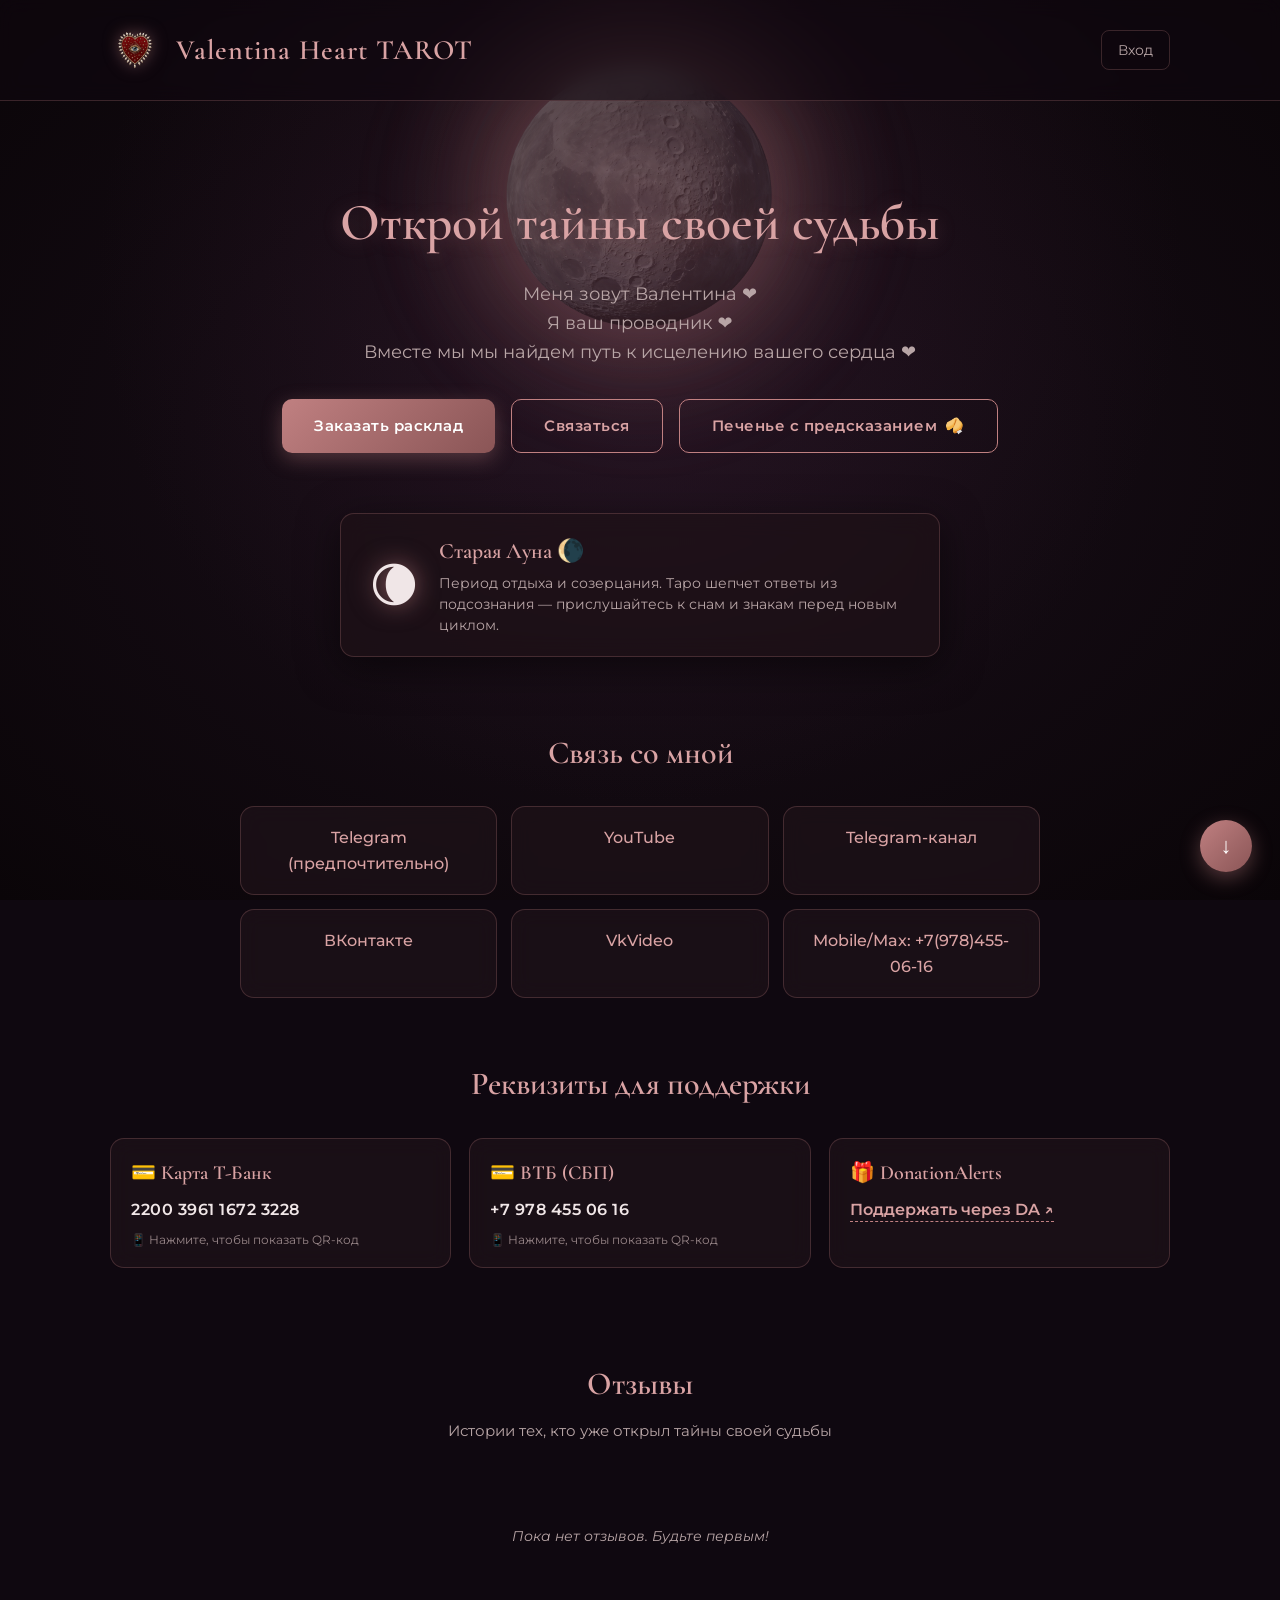
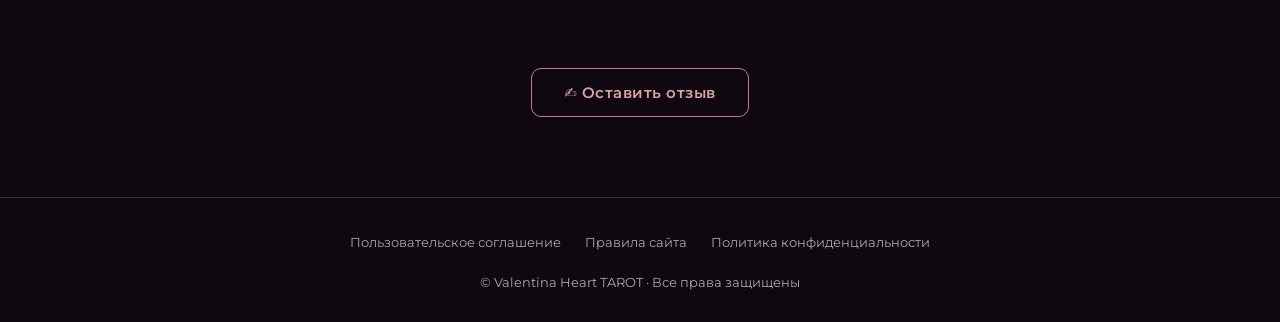
==== commit 3c743e6e: "fix" ====
--- a/index.html
+++ b/index.html
@@ -7,8 +7,6 @@
     <title>Valentina Heart TAROT</title>
     <link rel="icon" href="./images/logo.ico" type="image/x-icon">
     <link rel="stylesheet" href="./style/style.css">
-    <link rel="stylesheet" href="./style/reviews.css">
-    <link rel="stylesheet" href="./style/fortune.css">
     <link rel="preconnect" href="https://fonts.googleapis.com">
     <link rel="preconnect" href="https://fonts.gstatic.com" crossorigin>
     <link
@@ -94,13 +92,13 @@
         </section>
     </main>
 
-    <!-- ========== ОТЗЫВЫ КЛИЕНТОВ ========== -->
+    <!-- ========== ОТЗЫВЫ пользователей ========== -->
     <section class="reviews-section" id="reviews">
         <div class="container">
-            <h2 class="section-title">Отзывы клиентов</h2>
+            <h2 class="section-title">Отзывы</h2>
             <p class="reviews-subtitle">Истории тех, кто уже открыл тайны своей судьбы</p>
 
-            <div class="reviews-carousel" id="reviewsCarousel" role="region" aria-label="Отзывы клиентов"></div>
+            <div class="reviews-carousel" id="reviewsCarousel" role="region" aria-label="Отзывы пользователей"></div>
             <div class="reviews-pagination" id="reviewsPagination" role="navigation" aria-label="Пагинация отзывов">
             </div>
 
@@ -308,7 +306,7 @@
                     предсказания и даты его открытия в локальном хранилище браузера Пользователя (localStorage).
                     Эти данные не передаются на сервер и не содержат персональной информации.</p>
 
-                <h3>6. Отзывы клиентов</h3>
+                <h3>6. Отзывы пользователей</h3>
                 <p>Отзывы, отправленные через форму на Сайте, проходят предварительную модерацию. Администрация
                     вправе скрывать, редактировать или удалять отзывы, содержащие оскорбления, спам, недостоверную
                     информацию или нарушающие законодательство.</p>
@@ -384,7 +382,7 @@
                 <p>Администрация оставляет за собой право временно приостановить приём заявок без
                     предварительного уведомления.</p>
 
-                <h3>5. Отзывы клиентов</h3>
+                <h3>5. Отзывы пользователей</h3>
                 <p>Отзывы, отправленные через форму на Сайте, публикуются после предварительной модерации.
                     Максимальная длина текста отзыва — 1000 символов, размер аватара — до 2 МБ (JPG, PNG).</p>
                 <p>Администрация вправе:</p>
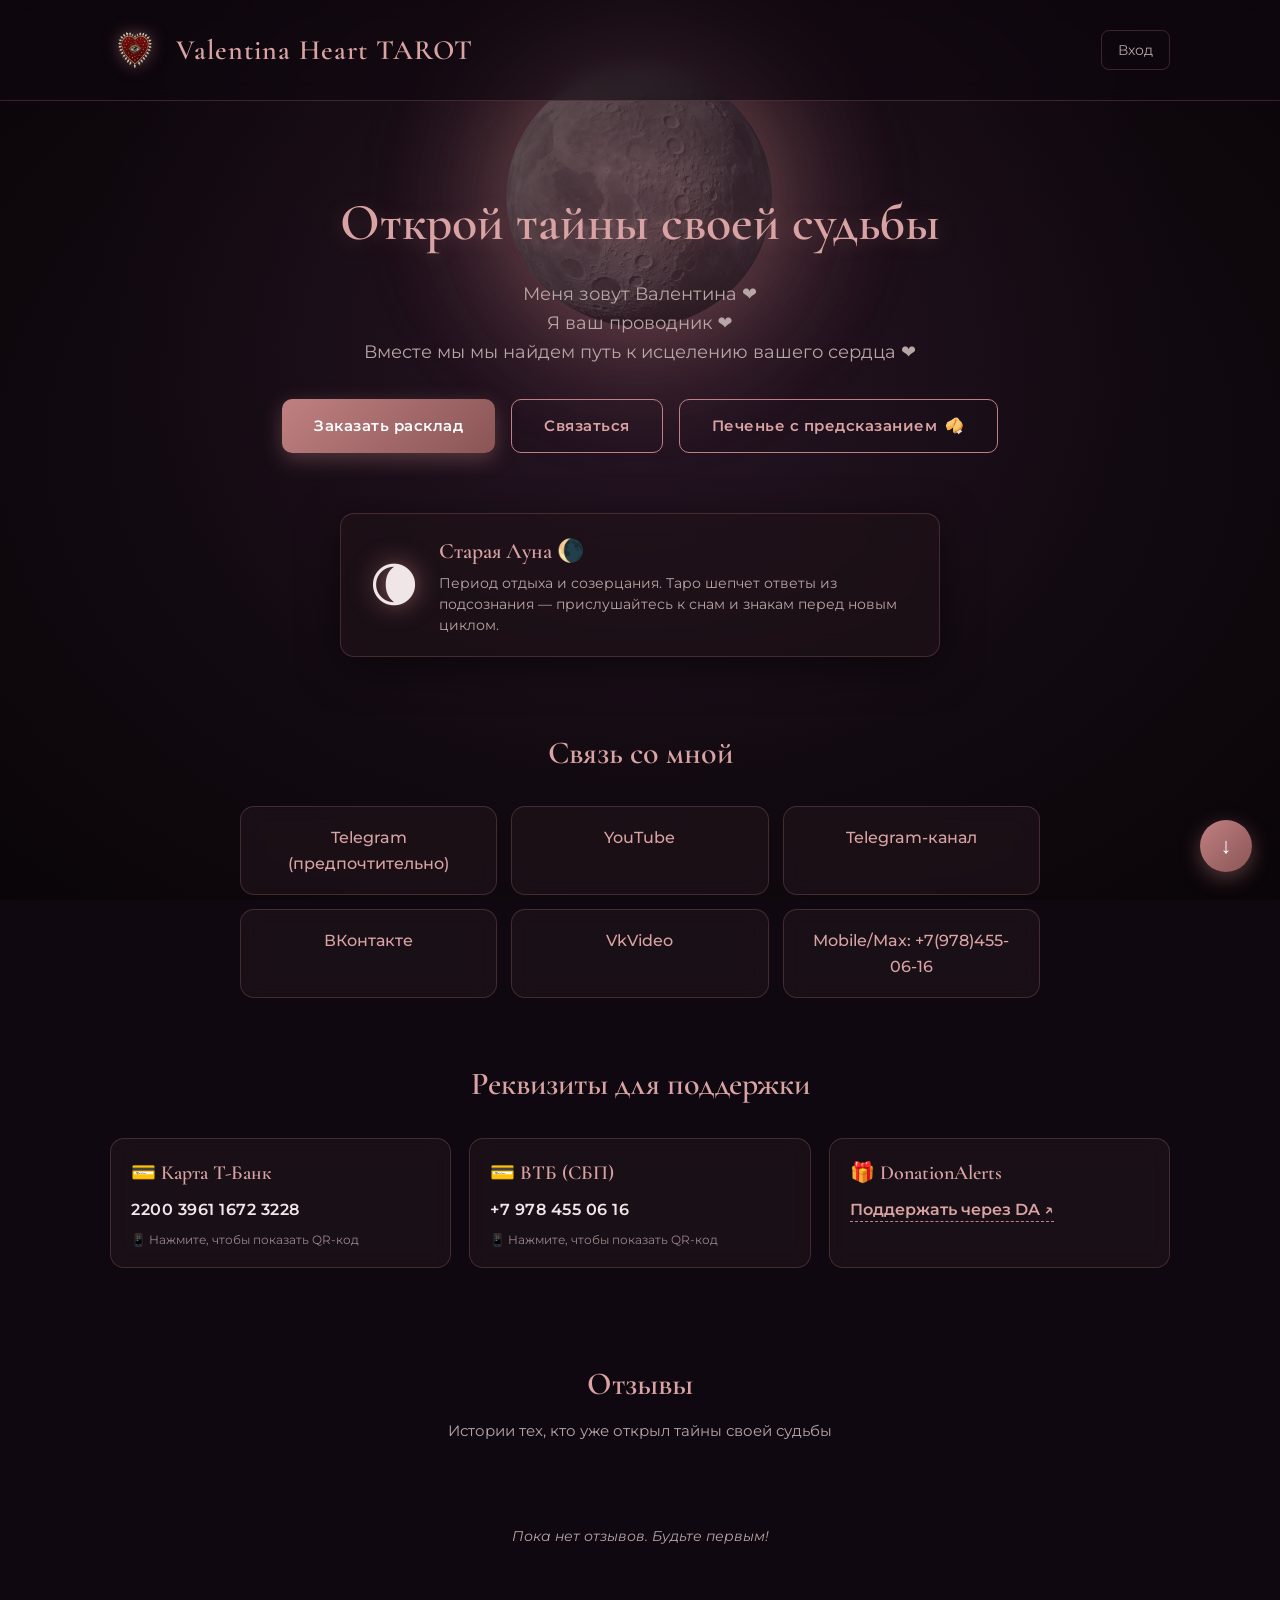
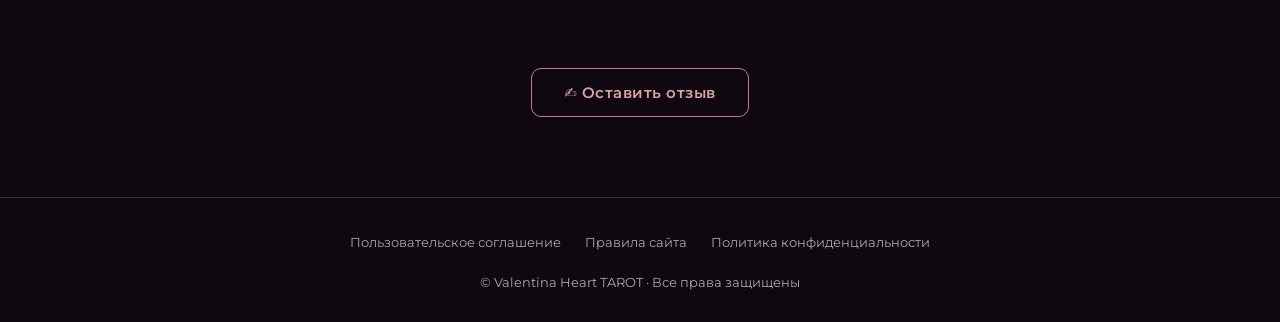
==== commit 9268cbd1: "save clear ckesh" ====
--- a/index.html
+++ b/index.html
@@ -29,7 +29,11 @@
                     onerror="this.style.display='none'">
                 <span class="logo">Valentina Heart TAROT</span>
             </a>
-            <a href="admin.html" class="admin-link">Вход</a>
+            <div class="header-actions">
+                <button class="btn btn-secondary btn-cache-header" id="clearCacheBtn" type="button" data-admin-only="1"
+                    style="display:none;">🧹 Кеш</button>
+                <a href="admin.html" class="admin-link" id="loginLink">Вход</a>
+            </div>
         </div>
     </header>
 
@@ -134,7 +138,6 @@
                 <div class="form-status" id="reviewFormStatus"></div>
             </form>
 
-            <!-- ДОБАВЛЕННЫЙ БЛОК -->
             <div class="order-legal">
                 <p>Отправляя отзыв, вы соглашаетесь с условиями:</p>
                 <div class="order-legal-links">
@@ -144,7 +147,6 @@
                         конфиденциальности</a>
                 </div>
             </div>
-            <!-- КОНЕЦ ДОБАВЛЕННОГО БЛОКА -->
         </div>
     </div>
 
@@ -183,10 +185,7 @@
                     </div>
                 </div>
             </div>
-            <form id="orderForm" action="https://formsubmit.co/bin.b@bk.ru" method="POST" enctype="multipart/form-data"
-                novalidate>
-                <input type="hidden" name="_subject" value="Новая заявка на расклад">
-                <input type="hidden" name="_captcha" value="false">
+            <form id="orderForm" action="orders/api.php" method="POST" enctype="multipart/form-data" novalidate>
                 <label>Имя Фамилия
                     <input type="text" name="name" required>
                 </label>
@@ -539,6 +538,8 @@
     <script src="./js/legal.js"></script>
     <script src="./js/reviews.js"></script>
     <script src="./js/fortune.js"></script>
+    <script src="./js/cache-cleaner.js"></script>
+    <script src="./js/login-cache.js"></script>
 </body>
 
-</html>
+</html>
